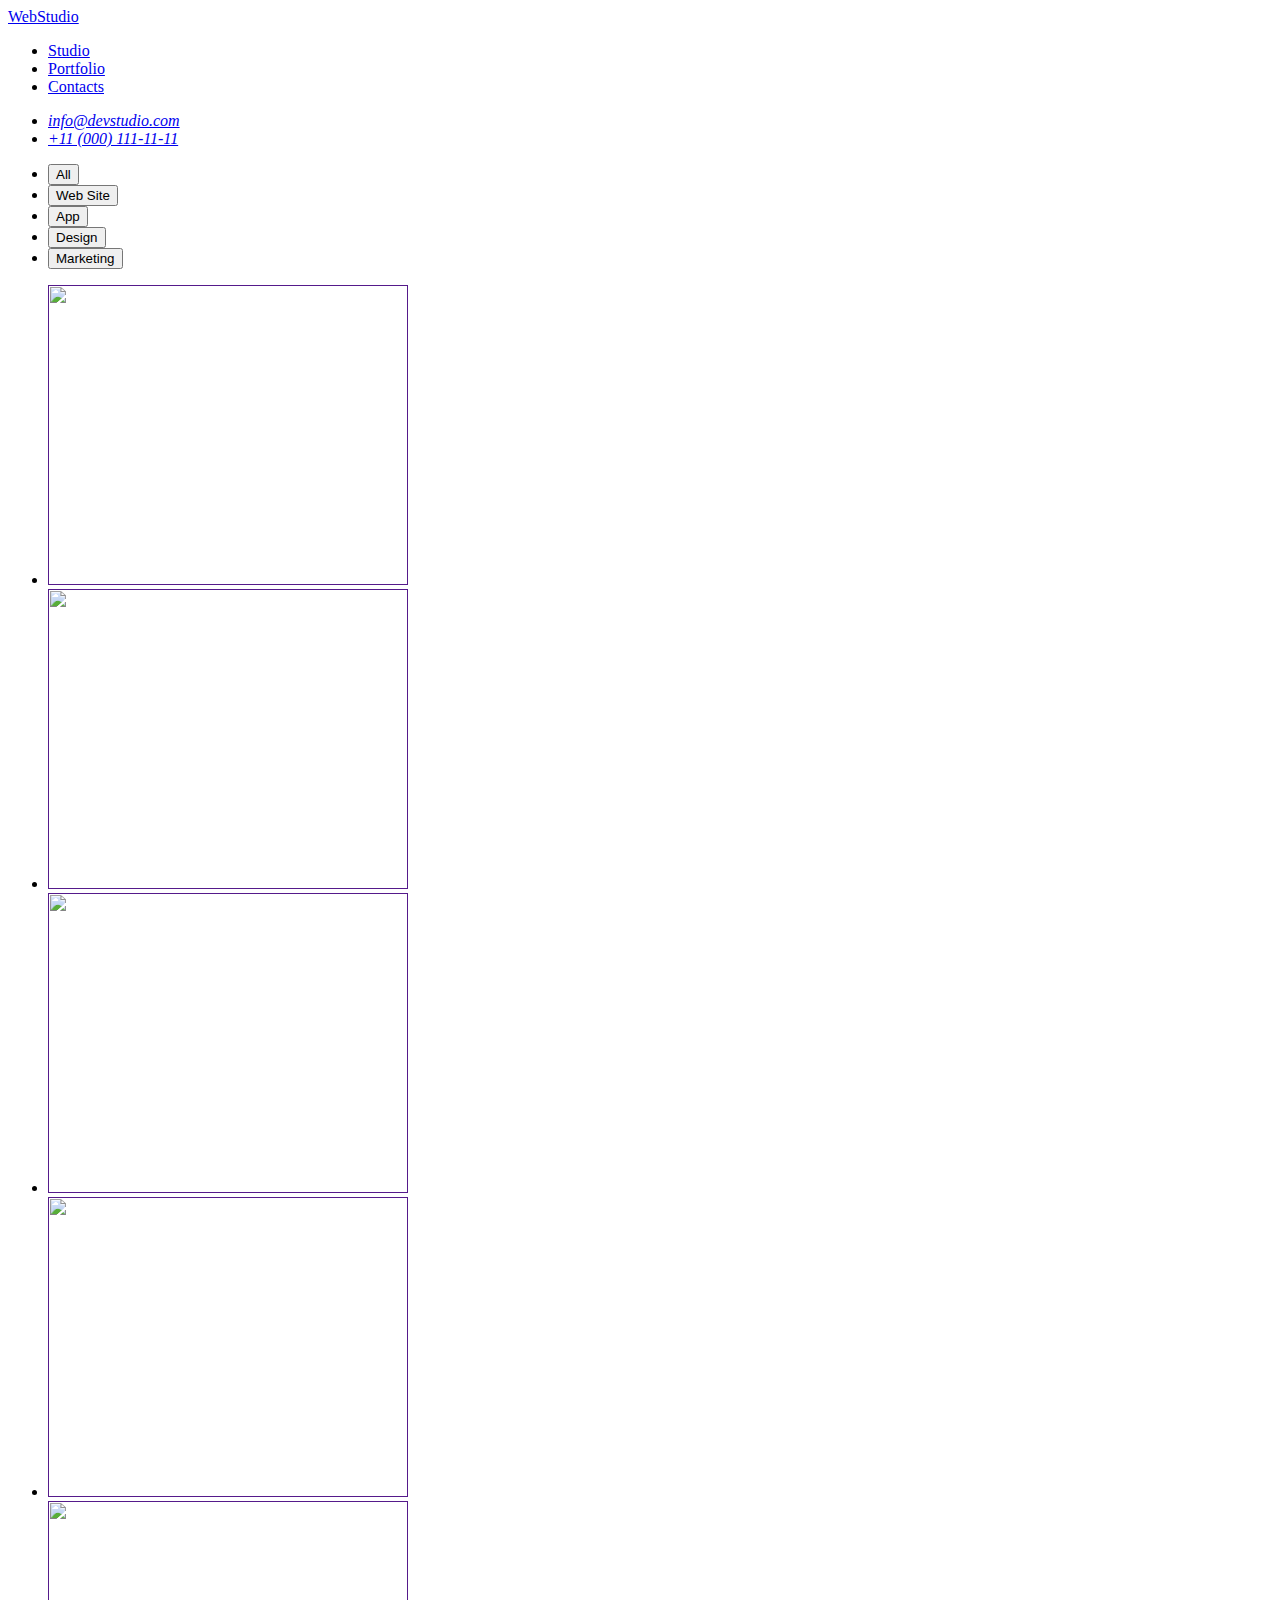
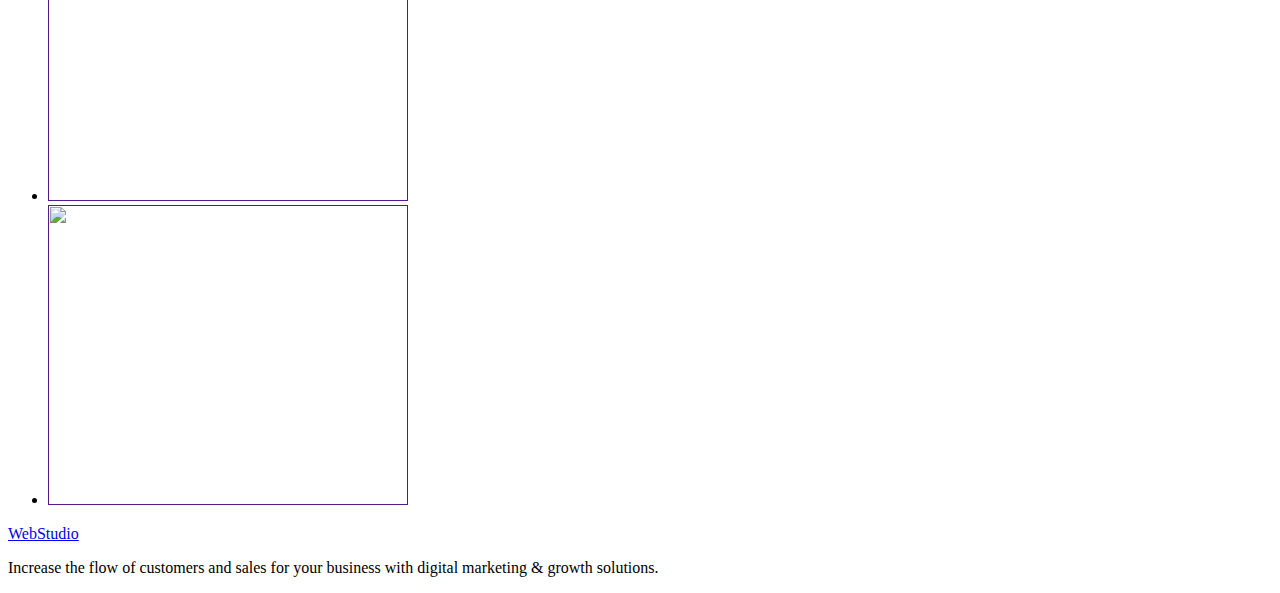
==== portfolio.html @ 42974b56 "portfolio-photo-html" ====
<!DOCTYPE html>
<html lang="en">
  <head>
    <meta charset="UTF-8" />
    <meta http-equiv="X-UA-Compatible" content="IE=edge" />
    <meta name="viewport" content="width=device-width, initial-scale=1.0" />
    <link rel="preconnect" href="https://fonts.googleapis.com" />
    <link rel="preconnect" href="https://fonts.gstatic.com" crossorigin />
    <link
      href="https://fonts.googleapis.com/css2?family=Raleway:wght@800&family=Roboto:wght@400;500;700;900&display=swap"
      rel="stylesheet"
    />
    <title>portfolio</title>
  </head>
  <body>
    <!--header-portfolio-->
    <header>
      <nav>
        <a href="./index.html">WebStudio</a>
        <ul>
          <li><a href="#Studio">Studio</a></li>
          <li><a href="#Portfolio">Portfolio</a></li>
          <li><a href="#Contacts">Contacts</a></li>
        </ul>
      </nav>
      <address>
        <ul>
          <li><a href="mailto:info@devstudio.com">info@devstudio.com</a></li>
          <li><a href="tel:+110001111111">+11 (000) 111-11-11</a></li>
        </ul>
      </address>
    </header>

    <main>
      <!--main-portfolio-->
      <section>
        <ul class="button-portfolio">
          <li><button type="button">All</button></li>
          <li><button type="button">Web Site</button></li>
          <li><button type="button">App</button></li>
          <li><button type="button">Design</button></li>
          <li><button type="button">Marketing</button></li>
        </ul>
        <h1 hidden>main portfolio</h1>
        <ul class="main-portfolio">
          <li>
            <a href=""><img src="" alt="" width="360px" height="300px" /></a>
          </li>
          <li>
            <a href=""><img src="" alt="" width="360px" height="300px" /></a>
          </li>
          <li>
            <a href=""><img src="" alt="" width="360px" height="300px" /></a>
          </li>
          <li>
            <a href=""><img src="" alt="" width="360px" height="300px" /></a>
          </li>
          <li>
            <a href=""><img src="" alt="" width="360px" height="300px" /></a>
          </li>
          <li>
            <a href=""><img src="" alt="" width="360px" height="300px" /></a>
          </li>
        </ul>
      </section>
    </main>

    <footer>
      <!--footer-portfolio-->
      <a href="./index.html">WebStudio</a>
      <p>
        Increase the flow of customers and sales for your business with digital
        marketing & growth solutions.
      </p>
    </footer>
  </body>
</html>
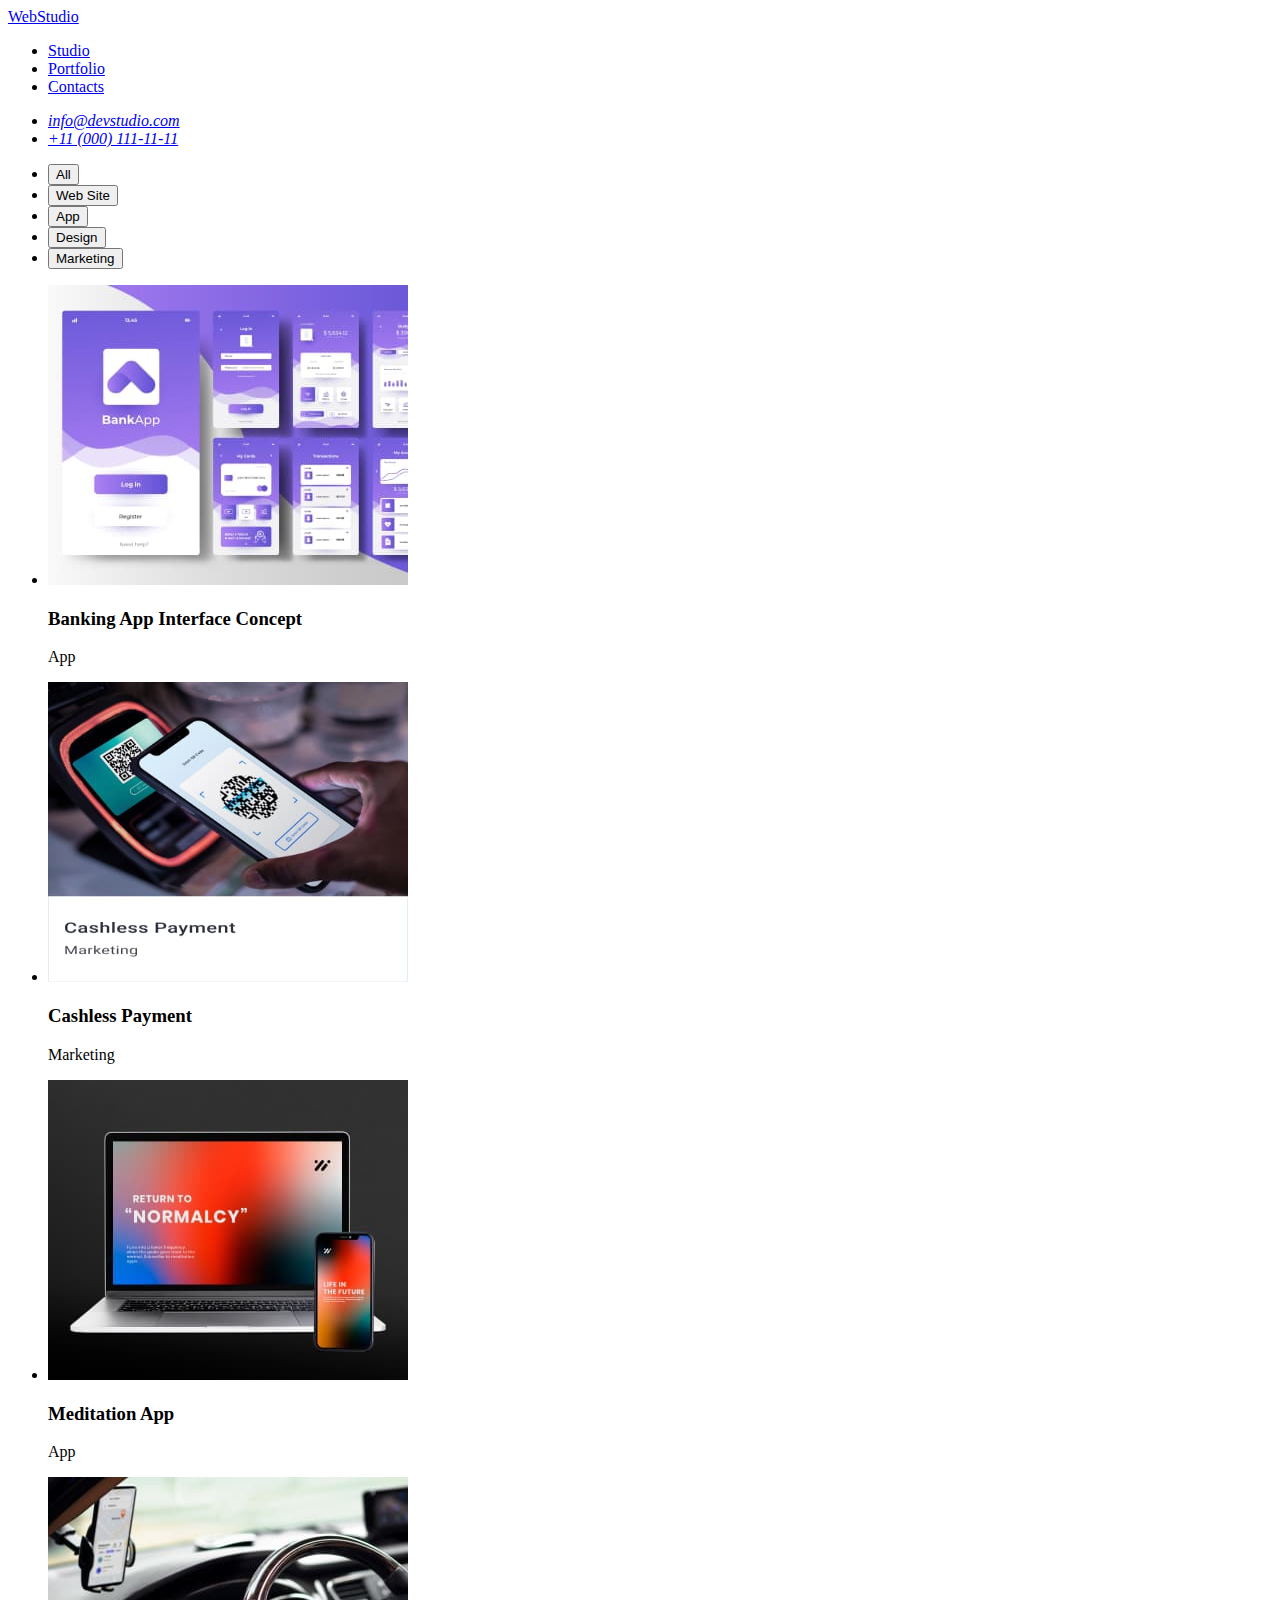
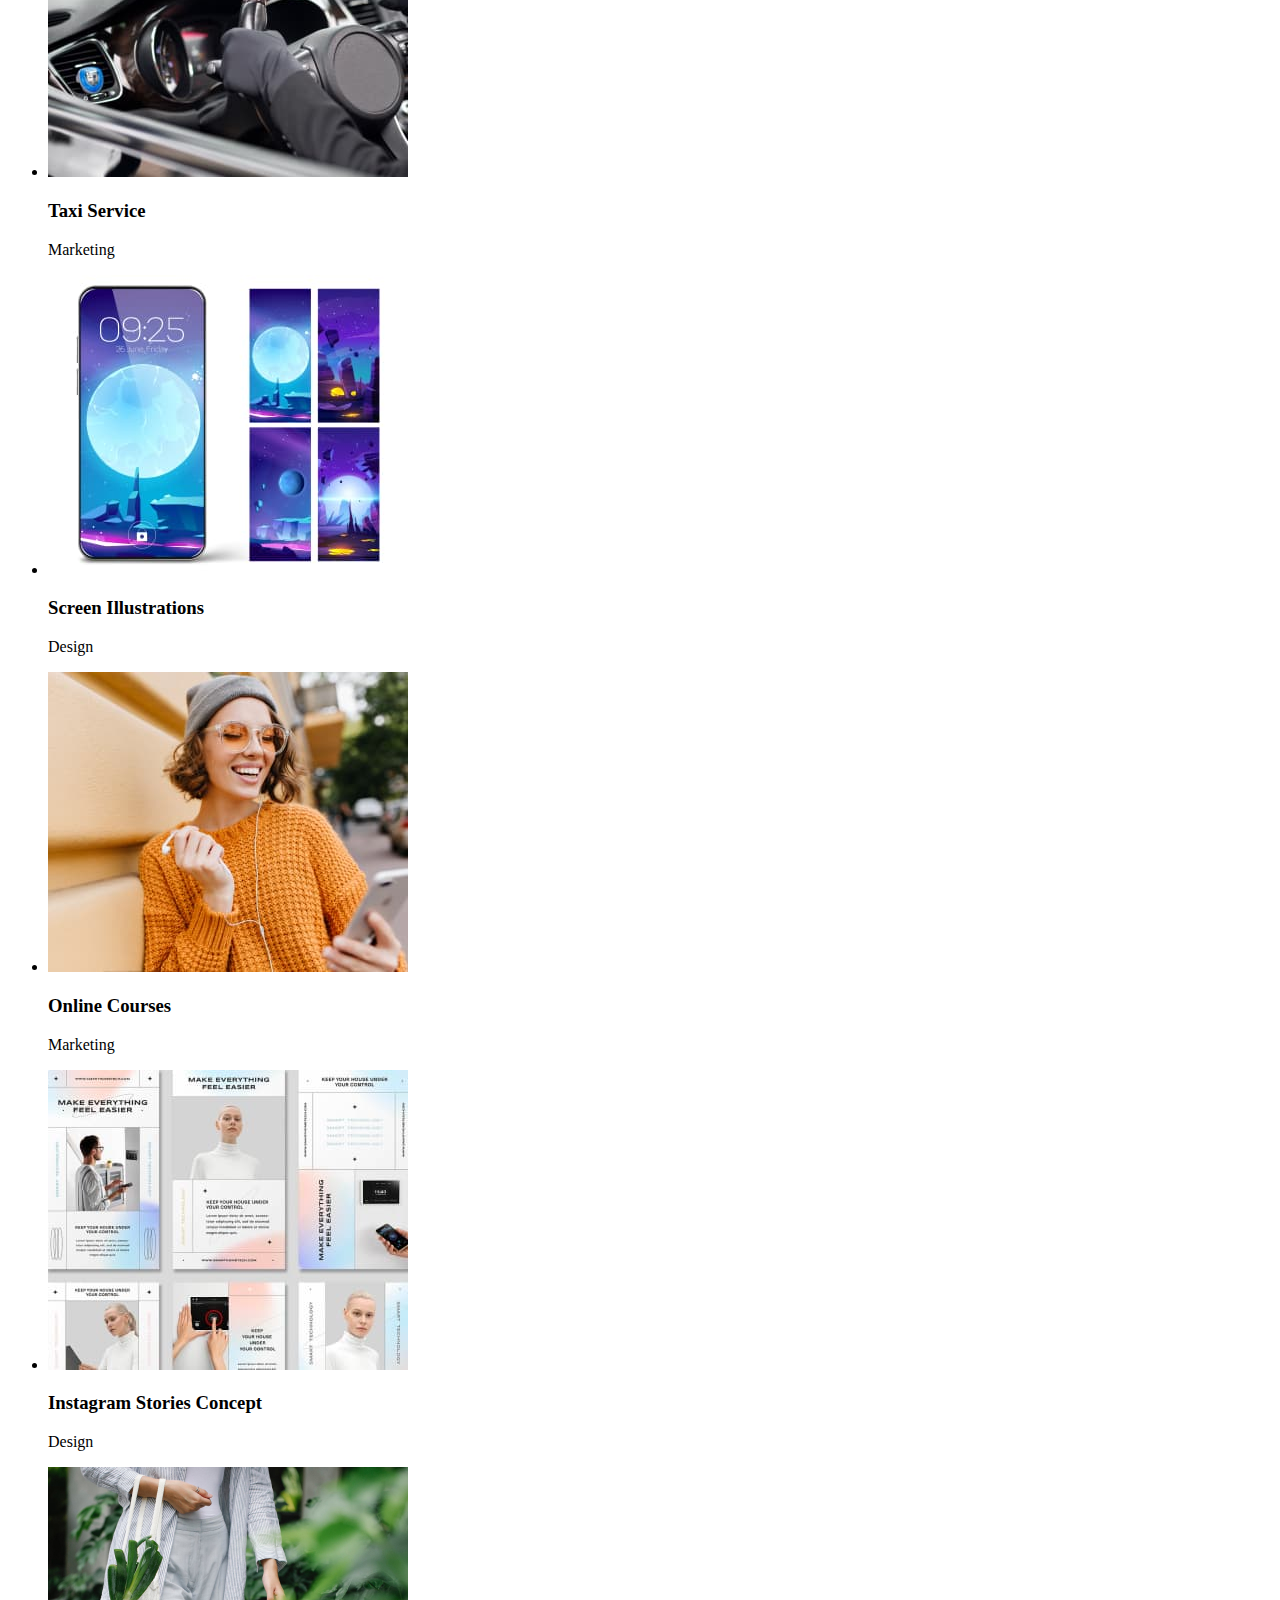
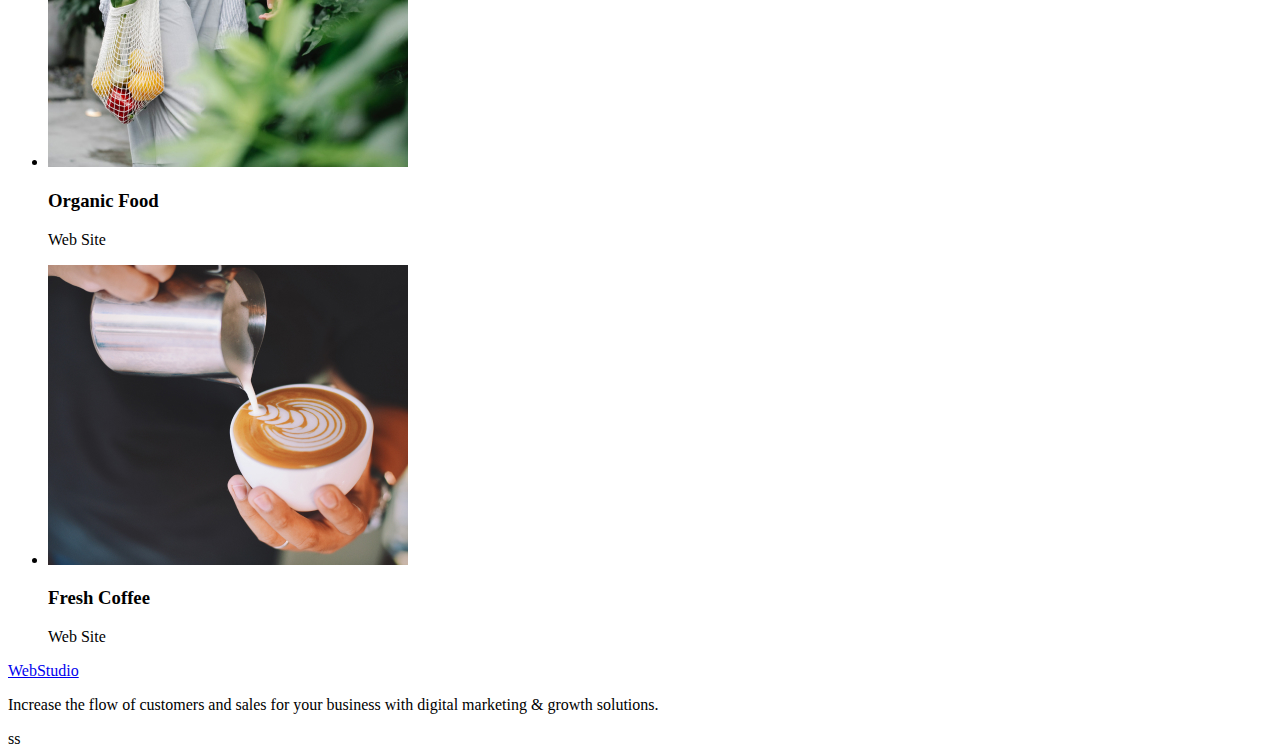
==== commit 9a535089: "portfolio-photo-d-html" ====
--- a/portfolio.html
+++ b/portfolio.html
@@ -34,6 +34,7 @@
     <main>
       <!--main-portfolio-->
       <section>
+        <!--filters-button-tortfolio-->
         <ul class="button-portfolio">
           <li><button type="button">All</button></li>
           <li><button type="button">Web Site</button></li>
@@ -44,22 +45,67 @@
         <h1 hidden>main portfolio</h1>
         <ul class="main-portfolio">
           <li>
-            <a href=""><img src="" alt="" width="360px" height="300px" /></a>
+            <a href=""
+              ><img src="./images/portfolio_img1.jpg" alt="Banking App Interface Concept" width="360px" height="300px"
+            /></a>
+            <h3>Banking App Interface Concept</h3>
+            <p>App</p>
           </li>
           <li>
-            <a href=""><img src="" alt="" width="360px" height="300px" /></a>
+            <a href="./images/"
+              ><img src="./images/portfolio_img2.jpg" alt="Cashless Payment" width="360px" height="300px"
+            /></a>
+            <h3>Cashless Payment</h3>
+            <p>Marketing</p>
           </li>
           <li>
-            <a href=""><img src="" alt="" width="360px" height="300px" /></a>
+            <a href=""
+              ><img src="/images/portfolio_img3.jpg" alt="Meditation App" width="360px" height="300px"
+            /></a>
+            <h3>Meditation App</h3>
+            <p>App</p>
           </li>
           <li>
-            <a href=""><img src="" alt="" width="360px" height="300px" /></a>
+            <a href=""
+              ><img src="/images/portfolio_img4.jpg" alt="Taxi Service" width="360px" height="300px"
+            /></a>
+            <h3>Taxi Service</h3>
+            <p>Marketing</p>
           </li>
           <li>
-            <a href=""><img src="" alt="" width="360px" height="300px" /></a>
+            <a href=""
+              ><img src="/images/portfolio_img5.jpg" alt="Screen Illustrations" width="360px" height="300px"
+            /></a>
+            <h3>Screen Illustrations</h3>
+            <p>Design</p>
           </li>
           <li>
-            <a href=""><img src="" alt="" width="360px" height="300px" /></a>
+            <a href=""
+              ><img src="/images/portfolio_img6.jpg" alt="Online Courses" width="360px" height="300px"
+            /></a>
+            <h3>Online Courses</h3>
+            <p>Marketing</p>
+          </li>
+          <li>
+            <a href=""
+              ><img src="/images/portfolio_img7.jpg" alt="Instagram Stories Concept" width="360px" height="300px"
+            /></a>
+            <h3>Instagram Stories Concept</h3>
+            <p>Design</p>
+          </li>
+          <li>
+            <a href=""
+              ><img src="/images/portfolio_img8.jpg" alt="Organic Food" width="360px" height="300px"
+            /></a>
+            <h3>Organic Food</h3>
+            <p>Web Site</p>
+          </li>
+          <li>
+            <a href=""
+              ><img src="/images/portfolio_img9.jpg" alt="Fresh Coffee" width="360px" height="300px"
+            /></a>
+            <h3>Fresh Coffee</h3>
+            <p>Web Site</p>
           </li>
         </ul>
       </section>
@@ -72,6 +118,5 @@
         Increase the flow of customers and sales for your business with digital
         marketing & growth solutions.
       </p>
-    </footer>
-  </body>
+    </footer>ss
 </html>
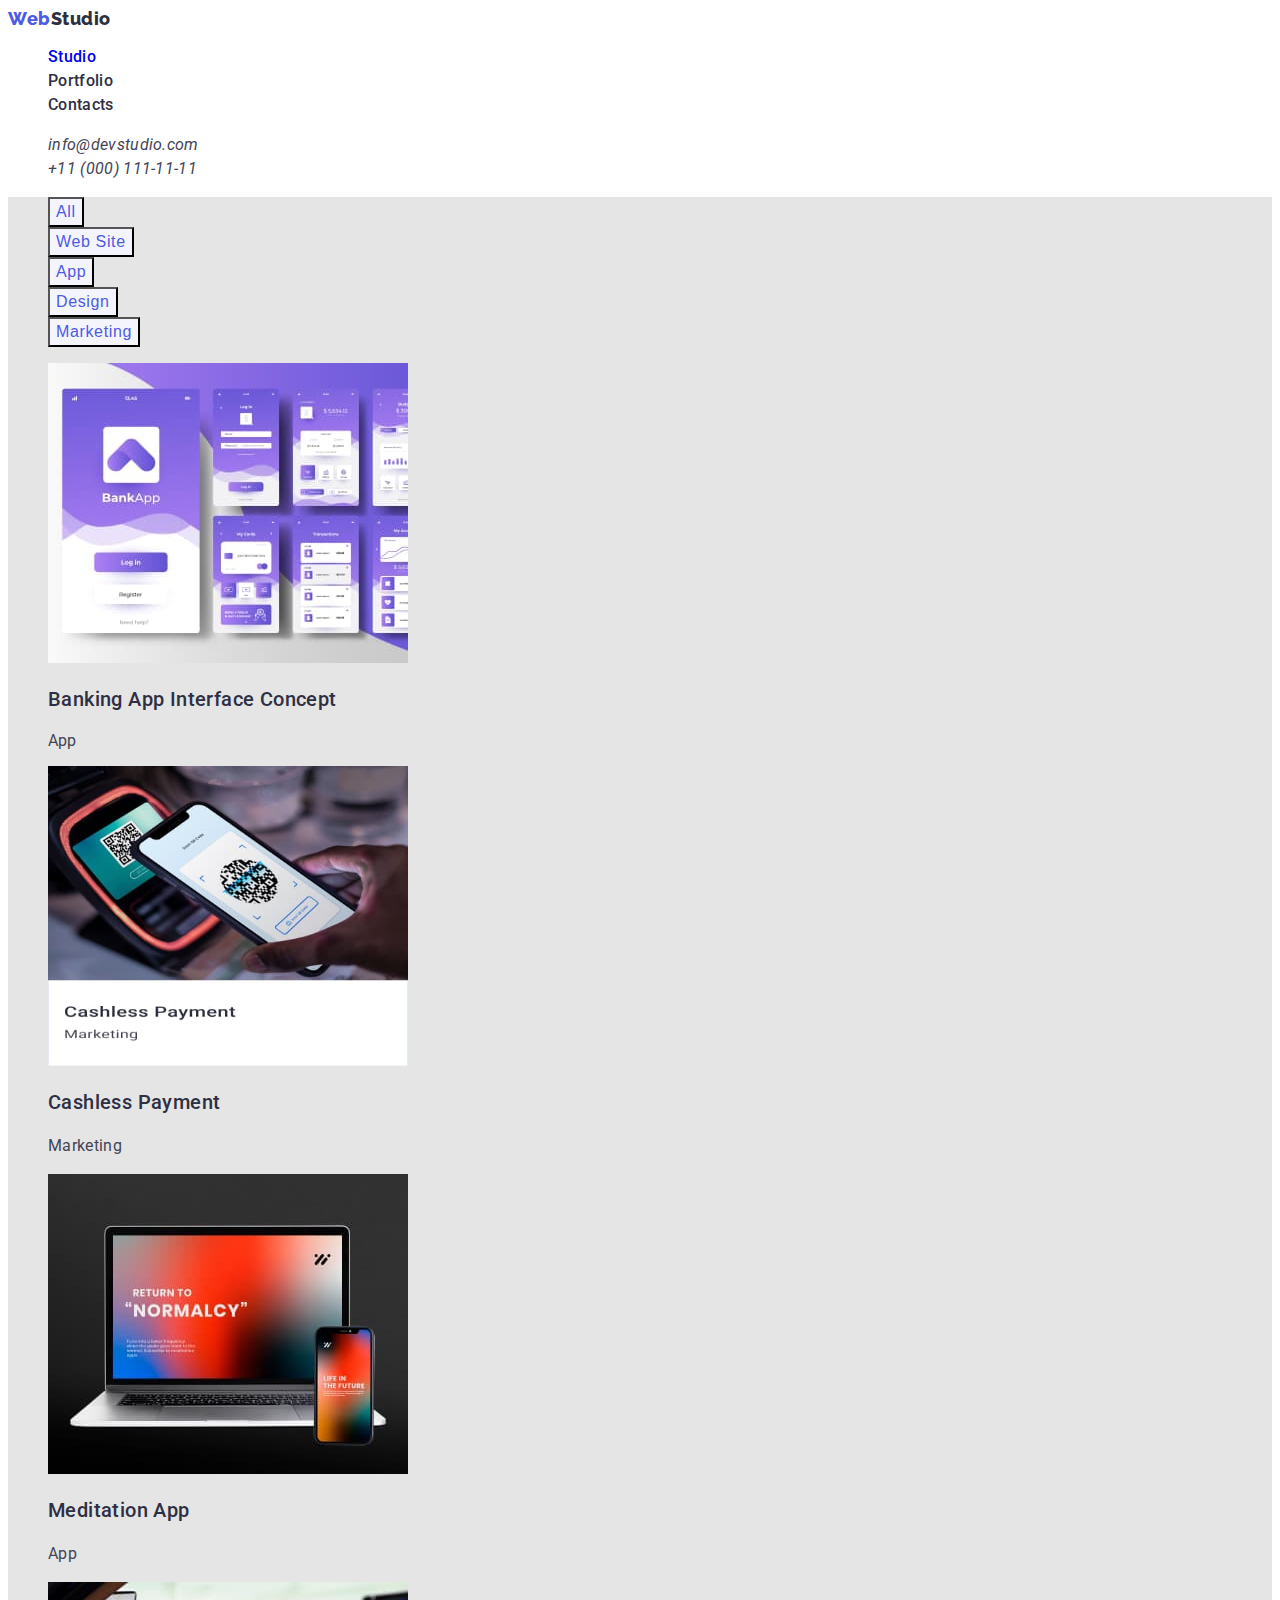
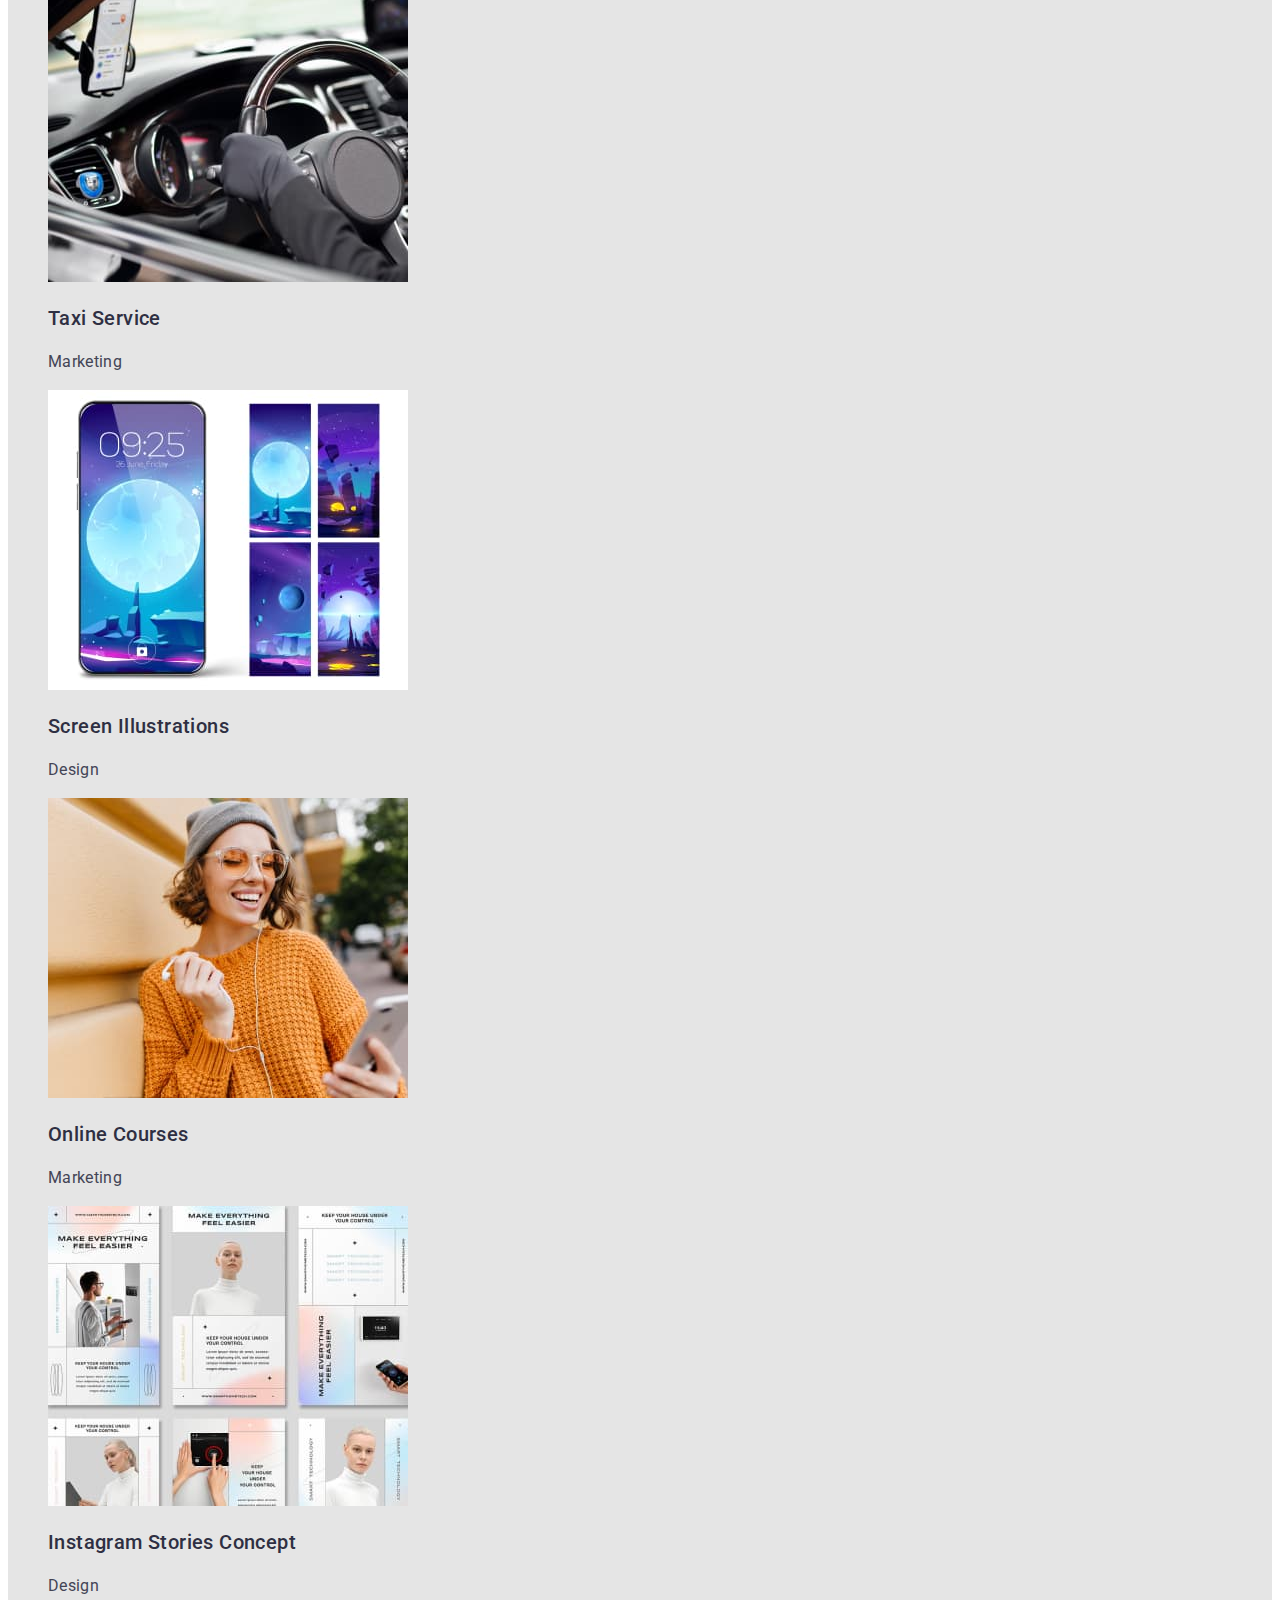
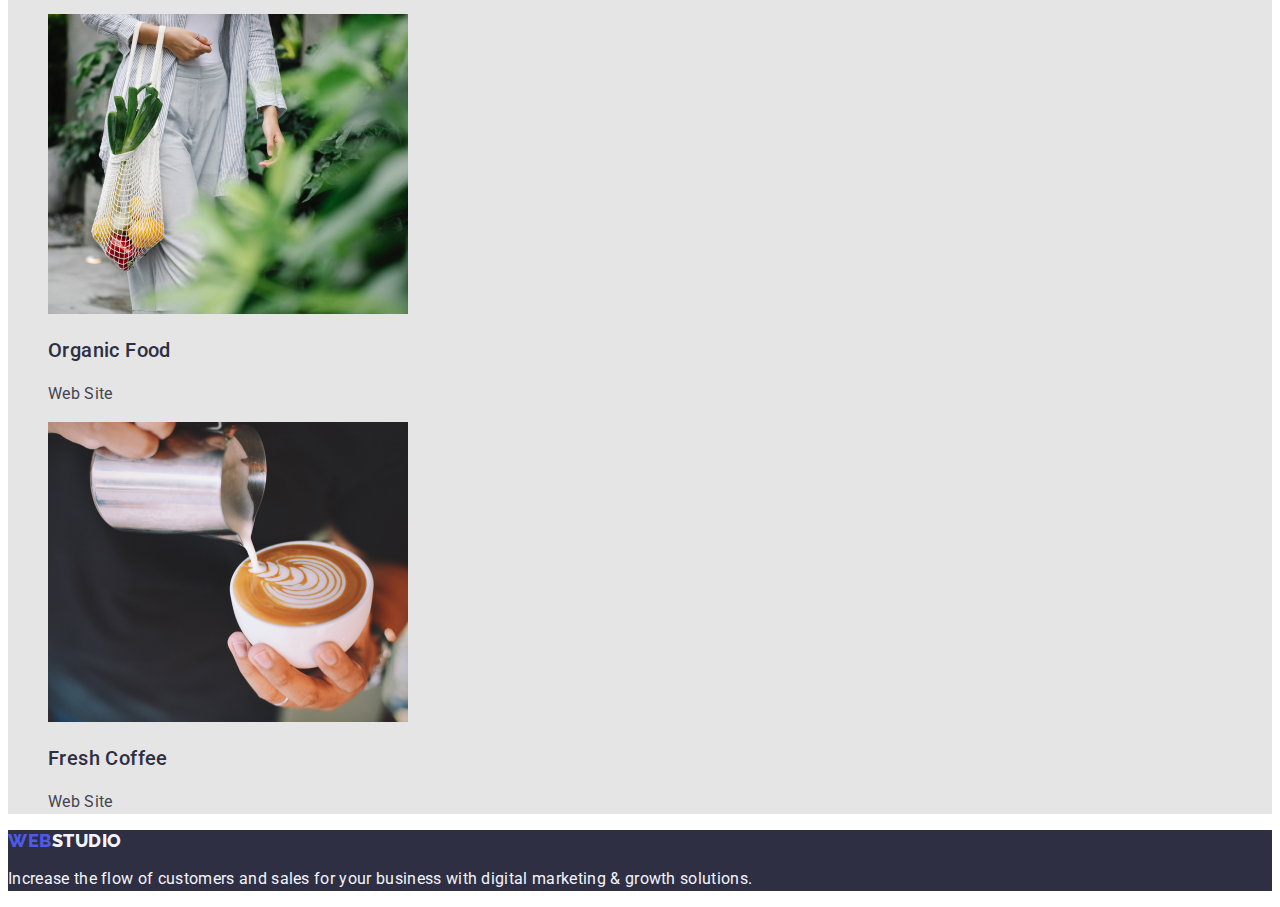
==== commit ddd03633: "final-2" ====
--- a/portfolio.html
+++ b/portfolio.html
@@ -4,119 +4,141 @@
     <meta charset="UTF-8" />
     <meta http-equiv="X-UA-Compatible" content="IE=edge" />
     <meta name="viewport" content="width=device-width, initial-scale=1.0" />
+    
     <link rel="preconnect" href="https://fonts.googleapis.com" />
     <link rel="preconnect" href="https://fonts.gstatic.com" crossorigin />
     <link
       href="https://fonts.googleapis.com/css2?family=Raleway:wght@800&family=Roboto:wght@400;500;700;900&display=swap"
       rel="stylesheet"
     />
-    <title>portfolio</title>
+        <title>Portfolio</title>
+        <link rel="stylesheet" href="./css/styles.css" />
   </head>
   <body>
     <!--header-portfolio-->
-    <header>
-      <nav>
-        <a href="./index.html">WebStudio</a>
-        <ul>
-          <li><a href="#Studio">Studio</a></li>
-          <li><a href="#Portfolio">Portfolio</a></li>
-          <li><a href="#Contacts">Contacts</a></li>
+    <header class="header">
+      <nav class="header-navigation">
+        <a href="./index.html" class="header-logo-webstudio link"
+          ><span class="header-logo-web">Web</span>Studio</a
+        >
+        <ul class="header-list list">
+          <li class="header-list-item">
+            <a href="./index.html" class="header-list-link link">Studio</a>
+          </li>
+          <li class="header-list-item">
+            <a href="./portfolio.html" class="header-list link">Portfolio</a>
+          </li>
+          <li class="header-list-item">
+            <a href="" class="header-list link">Contacts</a>
+          </li>
         </ul>
       </nav>
-      <address>
-        <ul>
-          <li><a href="mailto:info@devstudio.com">info@devstudio.com</a></li>
-          <li><a href="tel:+110001111111">+11 (000) 111-11-11</a></li>
+      <address class="address">
+        <ul class="address-list list">
+          <li class="address-mail">
+            <a class="address-mail link" href="mailto:info@devstudio.com"
+              >info@devstudio.com</a
+            >
+          </li>
+          <li class="address-tel">
+            <a class="address-tel link" href="tel:+110001111111"
+              >+11 (000) 111-11-11</a
+            >
+          </li>
         </ul>
       </address>
     </header>
-
-    <main>
-      <!--main-portfolio-->
-      <section>
-        <!--filters-button-tortfolio-->
-        <ul class="button-portfolio">
-          <li><button type="button">All</button></li>
-          <li><button type="button">Web Site</button></li>
-          <li><button type="button">App</button></li>
-          <li><button type="button">Design</button></li>
-          <li><button type="button">Marketing</button></li>
+         <!--main-portfolio-->
+    <main class="main-portfolio">
+     <!--filters-button-portfolio-->
+      <section class="portfolio">
+        <h1 hidden>Filters</h1>
+        <ul class="portfolio-button list">
+          <li class="portfolio-filter-item">
+            <button class="portfolio-filter-button" type="button">All</button></li>
+          <li class="portfolio-filter-item">
+            <button class="portfolio-filter-button" type="button">Web Site</button></li>
+          <li class="portfolio-filter-item">
+            <button class="portfolio-filter-button" type="button">App</button></li>
+          <li class="portfolio-filter-item">
+            <button class="portfolio-filter-button" type="button">Design</button></li>
+          <li class="portfolio-filter-item">
+            <button class="portfolio-filter-button" type="button">Marketing</button></li>
         </ul>
-        <h1 hidden>main portfolio</h1>
-        <ul class="main-portfolio">
-          <li>
-            <a href=""
-              ><img src="./images/portfolio_img1.jpg" alt="Banking App Interface Concept" width="360px" height="300px"
+              <ul class="portfolio-list list">
+          <li class="portfolio-item">
+            <a class="portfolio-item link" href="/"
+              ><img src="./images/portfolio_img1.jpg" alt="Banking App Interface Concept" width="360" height="300"
             /></a>
-            <h3>Banking App Interface Concept</h3>
+            <h3 class="portfolio-subheader">Banking App Interface Concept</h3>
             <p>App</p>
           </li>
-          <li>
-            <a href="./images/"
-              ><img src="./images/portfolio_img2.jpg" alt="Cashless Payment" width="360px" height="300px"
+          <li class="portfolio-item">
+            <a href="/"
+              ><img src="./images/portfolio_img2.jpg" alt="Cashless Payment" width="360" height="300"
             /></a>
-            <h3>Cashless Payment</h3>
-            <p>Marketing</p>
+            <h3 class="portfolio-subheader">Cashless Payment</h3>
+            <p class="portfolio-text">Marketing</p>
           </li>
-          <li>
-            <a href=""
-              ><img src="/images/portfolio_img3.jpg" alt="Meditation App" width="360px" height="300px"
+          <li class="portfolio-item">
+            <a href="/"
+              ><img src="./images/portfolio_img3.jpg" alt="Meditation App" width="360" height="300"
             /></a>
-            <h3>Meditation App</h3>
-            <p>App</p>
+            <h3 class="portfolio-subheader">Meditation App</h3>
+            <p class="portfolio-text">App</p>
           </li>
-          <li>
-            <a href=""
-              ><img src="/images/portfolio_img4.jpg" alt="Taxi Service" width="360px" height="300px"
+          <li class="portfolio-item">
+            <a href="/"
+              ><img src="./images/portfolio_img4.jpg" alt="Taxi Service" width="360" height="300"
             /></a>
-            <h3>Taxi Service</h3>
-            <p>Marketing</p>
+            <h3 class="portfolio-subheader">Taxi Service</h3>
+            <p class="portfolio-text">Marketing</p>
           </li>
-          <li>
-            <a href=""
-              ><img src="/images/portfolio_img5.jpg" alt="Screen Illustrations" width="360px" height="300px"
+          <li class="portfolio-item">
+            <a href="/"
+              ><img src="./images/portfolio_img5.jpg" alt="Screen Illustrations" width="360" height="300"
             /></a>
-            <h3>Screen Illustrations</h3>
-            <p>Design</p>
+            <h3 class="portfolio-subheader">Screen Illustrations</h3>
+            <p class="portfolio-text">Design</p>
           </li>
-          <li>
-            <a href=""
-              ><img src="/images/portfolio_img6.jpg" alt="Online Courses" width="360px" height="300px"
+          <li class="portfolio-item">
+            <a href="/"
+              ><img src="./images/portfolio_img6.jpg" alt="Online Courses" width="360" height="300"
             /></a>
-            <h3>Online Courses</h3>
-            <p>Marketing</p>
+            <h3 class="portfolio-subheader">Online Courses</h3>
+            <p class="portfolio-text">Marketing</p>
           </li>
-          <li>
-            <a href=""
-              ><img src="/images/portfolio_img7.jpg" alt="Instagram Stories Concept" width="360px" height="300px"
+          <li class="portfolio-item">
+            <a href="/"
+              ><img src="./images/portfolio_img7.jpg" alt="Instagram Stories Concept" width="360" height="300"
             /></a>
-            <h3>Instagram Stories Concept</h3>
-            <p>Design</p>
+            <h3 class="portfolio-subheader">Instagram Stories Concept</h3>
+            <p class="portfolio-text">Design</p>
           </li>
-          <li>
-            <a href=""
-              ><img src="/images/portfolio_img8.jpg" alt="Organic Food" width="360px" height="300px"
+          <li class="portfolio-item">
+            <a href="/"
+              ><img src="./images/portfolio_img8.jpg" alt="Organic Food" width="360" height="300"
             /></a>
-            <h3>Organic Food</h3>
-            <p>Web Site</p>
+            <h3 class="portfolio-subheader">Organic Food</h3>
+            <p class="portfolio-text">Web Site</p>
           </li>
-          <li>
-            <a href=""
-              ><img src="/images/portfolio_img9.jpg" alt="Fresh Coffee" width="360px" height="300px"
+          <li class="portfolio-item">
+            <a href="/"
+              ><img src="./images/portfolio_img9.jpg" alt="Fresh Coffee" width="360" height="300"
             /></a>
-            <h3>Fresh Coffee</h3>
-            <p>Web Site</p>
+            <h3 class="portfolio-subheader">Fresh Coffee</h3>
+            <p class="portfolio-text">Web Site</p>
           </li>
         </ul>
       </section>
     </main>
-
-    <footer>
-      <!--footer-portfolio-->
-      <a href="./index.html">WebStudio</a>
-      <p>
+         <!--footer-portfolio-->
+    <footer class="footer">
+      <a href="./index.html" class="footer-logo-webstudio link"
+        ><span class="footer-logo-web">Web</span>Studio</a>
+      <p class="footer-text">
         Increase the flow of customers and sales for your business with digital
         marketing & growth solutions.
       </p>
-    </footer>ss
+    </footer>
 </html>
--- a/css/styles.css
+++ b/css/styles.css
@@ -0,0 +1,201 @@
+body {
+font-family: 'Roboto', 'sans-serif';
+font-size: 16px;
+color: #434455;
+background: #FFFFFF;
+}
+.link {
+text-decoration: none;
+}
+.list {
+list-style-type: none;
+}
+.header-logo-webstudio {
+font-family: 'Raleway';
+font-weight: 800;
+font-size: 18px;
+line-height: 1.17;
+letter-spacing: 0.03em;
+color: #2E2F42;
+}
+.header-logo-web {
+font-family: 'Raleway';
+font-weight: 800;
+font-size: 18px;
+line-height: 1.17;
+letter-spacing: 0.03em;
+color: #4D5AE5;
+}
+.footer-logo-webstudio {
+font-family: 'Raleway';
+font-weight: 800;
+font-size: 18px;
+line-height: 1.17;
+letter-spacing: 0.03em;
+color: #2E2F42;
+}
+.footer-logo-web {
+font-family: 'Raleway';
+font-weight: 800;
+font-size: 18px;
+line-height: 1.17;
+letter-spacing: 0.03em;
+color: #4D5AE5;
+}
+.header-list {
+font-weight: 500;
+font-size: 16px;
+line-height: 1.5;
+letter-spacing: 0.02em;
+color: #2E2F42;
+}
+.header-list:hover,
+.header-list:focus {
+color: #404BBF;
+}
+.address-mail {
+font-size: 16px;
+line-height: 1.5;
+letter-spacing: 0.02em;
+color: #434455;
+}
+.address-mail:hover,
+.address-mail:focus {
+color: #404BBF;
+}
+.address-tel {
+font-size: 16px;
+line-height: 1.5;
+letter-spacing: 0.02em;
+color: #434455;
+}
+.address-tel:hover,
+.address-tel:focus {
+color: #404BBF;
+}
+.hero {
+background: #2E2F42;
+}
+.hero-header {
+font-weight: 700;
+font-size: 56px;
+line-height: 1.07;
+letter-spacing: 0.02em;
+color: #FFFFFF;
+}
+.hero-button {
+background: #4D5AE5;
+font-weight: 500;
+font-size: 16px;
+line-height: 1.5;
+letter-spacing: 0.04em;
+color: #FFFFFF;
+cursor: pointer;
+}
+.hero-button:hover,
+.hero-button:focus {
+color: #404BBF;
+}
+.privilages {
+background: #E5E5E5;
+}
+.privilages-subheader {
+font-weight: 500;
+font-size: 20px;
+line-height: 1.2;
+letter-spacing: 0.02em;
+color: #2E2F42;
+}
+.privilages-text {
+font-size: 16px;
+line-height: 1.5;
+letter-spacing: 0.02em;
+color: #434455;
+}
+.main-header {
+font-weight: 700;
+font-size: 36px;
+line-height: 1.11;
+letter-spacing: 0.02em;
+color: #2E2F42;
+}
+.activities {
+background: #E5E5E5;
+}
+.team {
+background: #F4F4FD;
+}
+.team-item {
+background: #FFFFFF;
+}
+.team-subheader {
+background: #FFFFFF;
+font-weight: 500;
+font-size: 20px;
+line-height: 1.2;
+letter-spacing: 0.02em;
+color: #2E2F42;
+}
+.team-text {
+font-size: 16px;
+line-height: 1.5;
+letter-spacing: 0.02em;
+color: #434455;
+}
+.footer {
+background: #2E2F42;
+}
+.footer-logo-webstudio {
+font-family: 'Raleway';
+font-weight: 800;
+font-size: 18px;
+line-height: 1.17;
+letter-spacing: 0.03em;
+text-transform: uppercase;
+color: #F4F4FD;
+}
+.footer-logo-web {
+font-family: 'Raleway';
+font-weight: 800;
+font-size: 18px;
+line-height: 1.17;
+letter-spacing: 0.03em;
+color: #4D5AE5;
+}
+.footer-text {
+font-size: 16px;
+line-height: 1.5;
+letter-spacing: 0.02em;
+color: #F4F4FD;
+}
+.main-portfolio {
+background: #E5E5E5;
+}
+.portfolio-filter-button {
+font-weight: 500;
+font-size: 16px;
+line-height: 1.5;
+letter-spacing: 0.04em; 
+color: #4D5AE5;
+background: #F4F4FD;
+cursor: pointer;
+}
+ 
+.portfolio-filter-button:hover,
+.portfolio-filter-button:focus {
+color: white;
+background: #404BBF;
+}
+.portfolio-subheader {
+font-weight: 500;
+font-size: 20px;
+line-height: 1.2;
+letter-spacing: 0.02em;
+color: #2E2F42;
+}
+.portfolio-text {
+font-size: 16px;
+line-height: 1.5;
+letter-spacing: 0.02em;
+color: #434455;
+}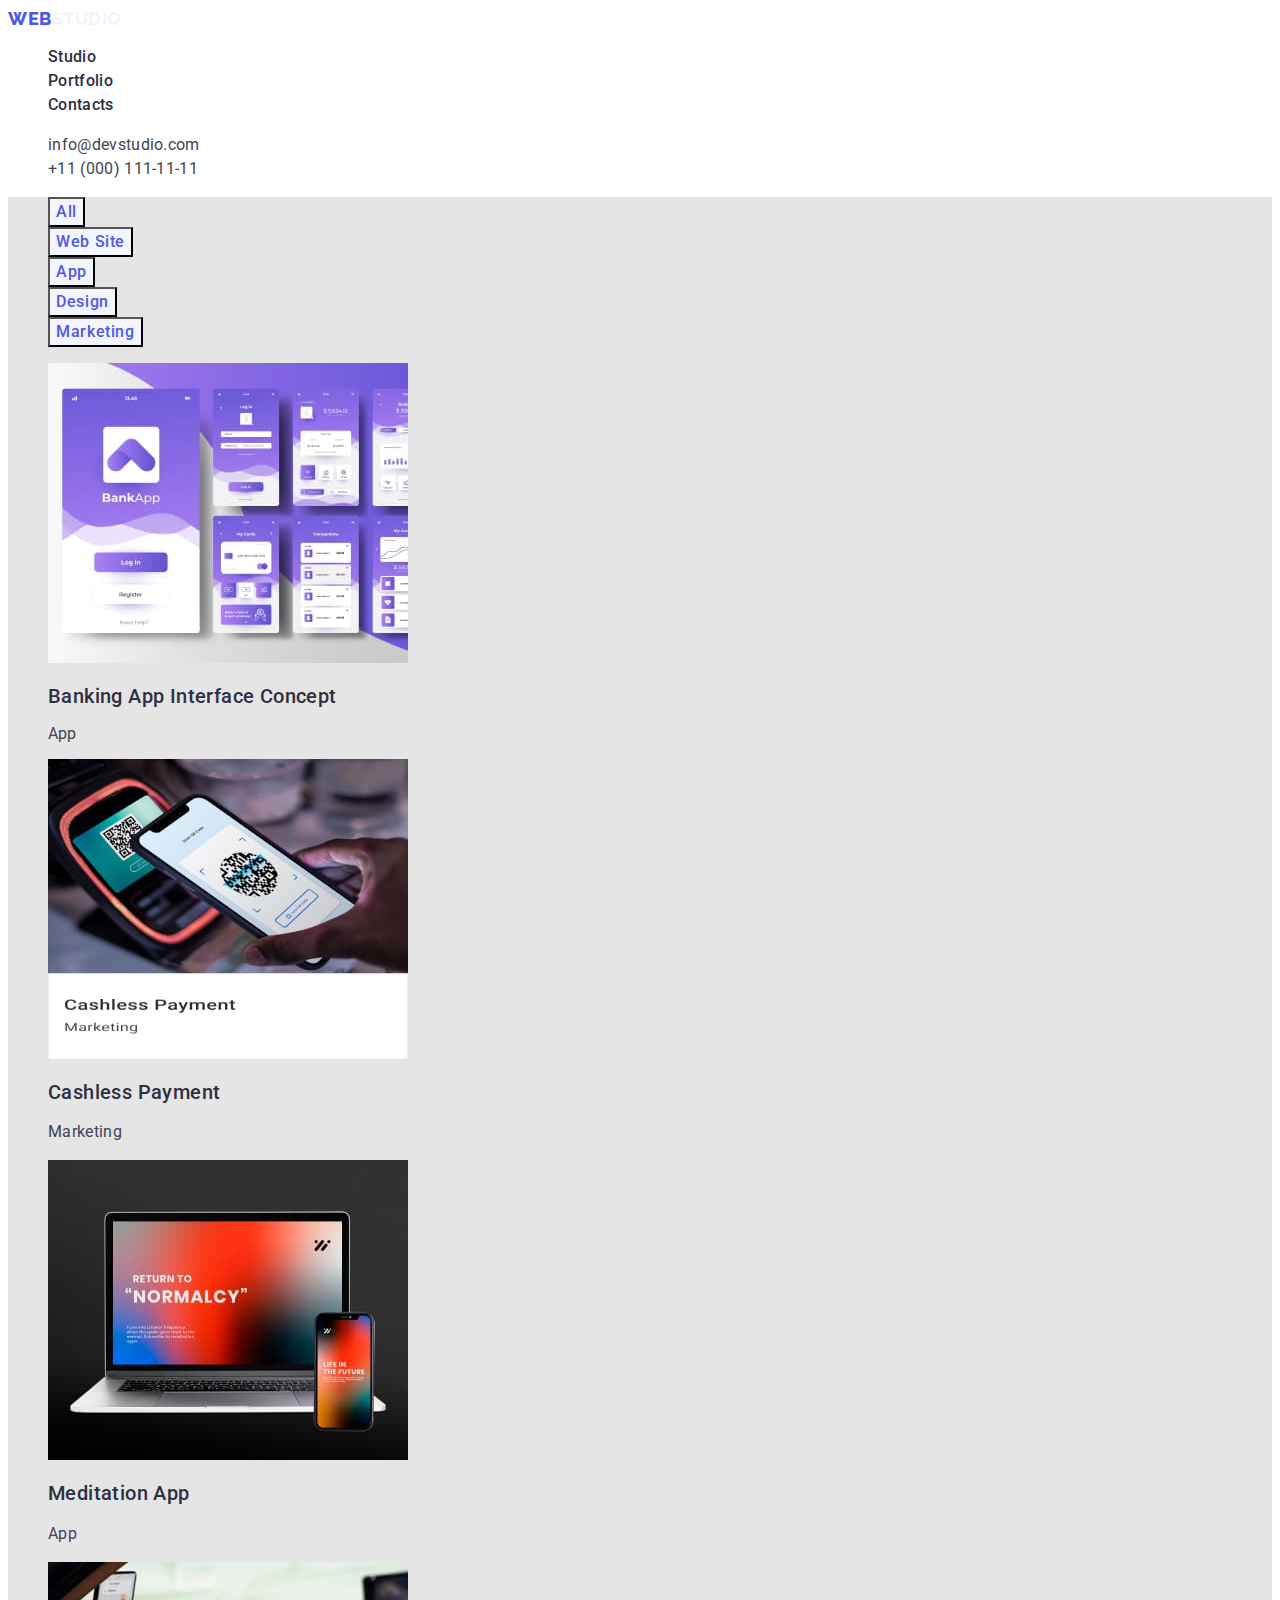
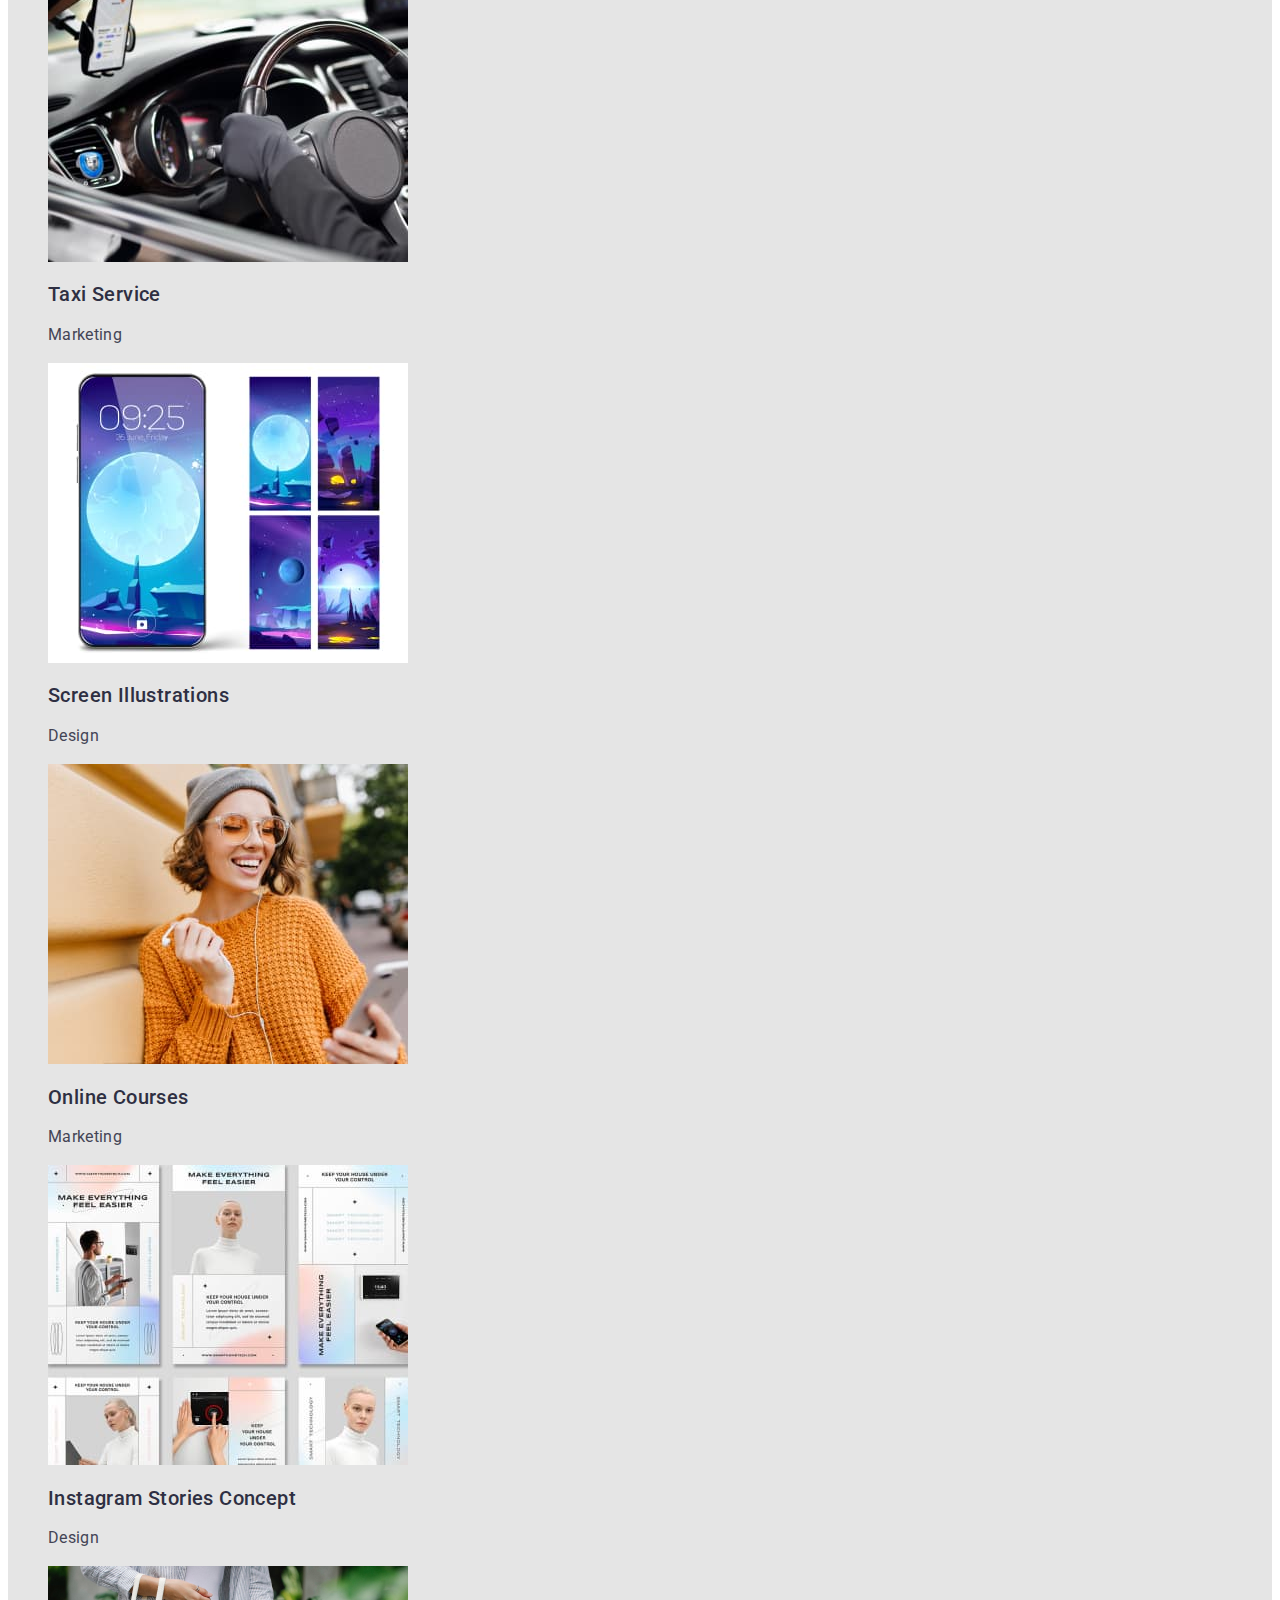
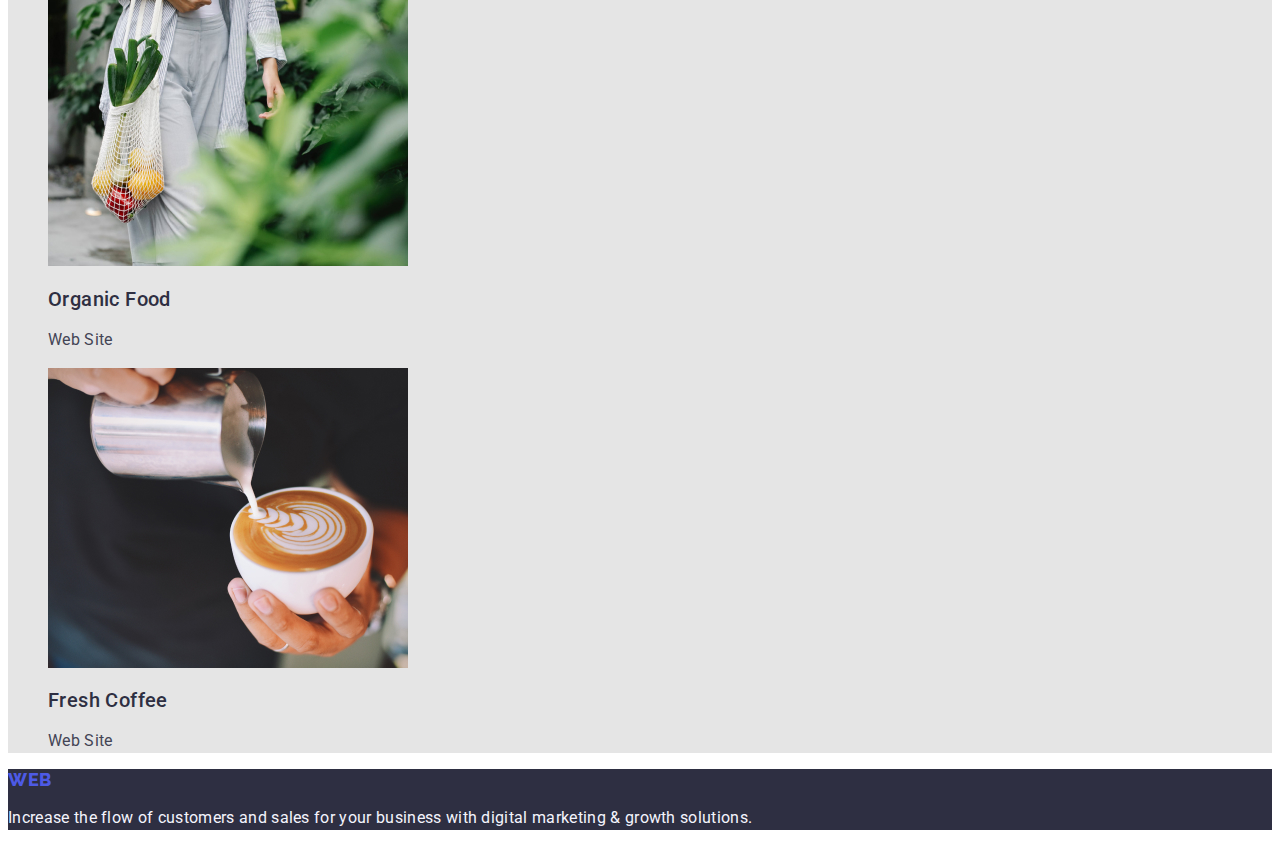
==== commit dbe3fd9e: "for re-examination-2" ====
--- a/portfolio.html
+++ b/portfolio.html
@@ -19,11 +19,10 @@
     <header class="header">
       <nav class="header-navigation">
         <a href="./index.html" class="header-logo-webstudio link"
-          ><span class="header-logo-web">Web</span>Studio</a
-        >
+          >Web<span class="header-logo-studio">Studio</span></a>
         <ul class="header-list list">
           <li class="header-list-item">
-            <a href="./index.html" class="header-list-link link">Studio</a>
+            <a href="./index.html" class="header-list link">Studio</a>
           </li>
           <li class="header-list-item">
             <a href="./portfolio.html" class="header-list link">Portfolio</a>
@@ -35,13 +34,13 @@
       </nav>
       <address class="address">
         <ul class="address-list list">
-          <li class="address-mail">
-            <a class="address-mail link" href="mailto:info@devstudio.com"
+          <li class="address-link">
+            <a class="address-link link" href="mailto:info@devstudio.com"
               >info@devstudio.com</a
             >
           </li>
-          <li class="address-tel">
-            <a class="address-tel link" href="tel:+110001111111"
+          <li class="address-link">
+            <a class="address-link link" href="tel:+110001111111"
               >+11 (000) 111-11-11</a
             >
           </li>
@@ -53,92 +52,72 @@
      <!--filters-button-portfolio-->
       <section class="portfolio">
         <h1 hidden>Filters</h1>
-        <ul class="portfolio-button list">
-          <li class="portfolio-filter-item">
+         <ul class="portfolio-button list">
+           <li class="portfolio-filter-item">
             <button class="portfolio-filter-button" type="button">All</button></li>
-          <li class="portfolio-filter-item">
+           <li class="portfolio-filter-item">
             <button class="portfolio-filter-button" type="button">Web Site</button></li>
-          <li class="portfolio-filter-item">
+           <li class="portfolio-filter-item">
             <button class="portfolio-filter-button" type="button">App</button></li>
-          <li class="portfolio-filter-item">
+           <li class="portfolio-filter-item">
             <button class="portfolio-filter-button" type="button">Design</button></li>
-          <li class="portfolio-filter-item">
+           <li class="portfolio-filter-item">
             <button class="portfolio-filter-button" type="button">Marketing</button></li>
         </ul>
-              <ul class="portfolio-list list">
+        <ul class="portfolio-list list">
           <li class="portfolio-item">
-            <a class="portfolio-item link" href="/"
-              ><img src="./images/portfolio_img1.jpg" alt="Banking App Interface Concept" width="360" height="300"
-            /></a>
-            <h3 class="portfolio-subheader">Banking App Interface Concept</h3>
+            <a class="portfolio-item link" href="/"><img src="./images/portfolio_img1.jpg" alt="Banking App Interface Concept" width="360" height="300"/></a>
+            <h2 class="portfolio-subheader">Banking App Interface Concept</h2>
             <p>App</p>
           </li>
           <li class="portfolio-item">
-            <a href="/"
-              ><img src="./images/portfolio_img2.jpg" alt="Cashless Payment" width="360" height="300"
-            /></a>
-            <h3 class="portfolio-subheader">Cashless Payment</h3>
+            <a href="/"><img src="./images/portfolio_img2.jpg" alt="Cashless Payment" width="360" height="300"/></a>
+            <h2 class="portfolio-subheader">Cashless Payment</h2>
             <p class="portfolio-text">Marketing</p>
           </li>
           <li class="portfolio-item">
-            <a href="/"
-              ><img src="./images/portfolio_img3.jpg" alt="Meditation App" width="360" height="300"
-            /></a>
-            <h3 class="portfolio-subheader">Meditation App</h3>
+            <a href="/"><img src="./images/portfolio_img3.jpg" alt="Meditation App" width="360" height="300"/></a>
+            <h2 class="portfolio-subheader">Meditation App</h2>
             <p class="portfolio-text">App</p>
           </li>
-          <li class="portfolio-item">
-            <a href="/"
-              ><img src="./images/portfolio_img4.jpg" alt="Taxi Service" width="360" height="300"
-            /></a>
-            <h3 class="portfolio-subheader">Taxi Service</h3>
+           <li class="portfolio-item">
+            <a href="/"><img src="./images/portfolio_img4.jpg" alt="Taxi Service" width="360" height="300"/></a>
+            <h2 class="portfolio-subheader">Taxi Service</h2>
             <p class="portfolio-text">Marketing</p>
-          </li>
-          <li class="portfolio-item">
-            <a href="/"
-              ><img src="./images/portfolio_img5.jpg" alt="Screen Illustrations" width="360" height="300"
-            /></a>
-            <h3 class="portfolio-subheader">Screen Illustrations</h3>
+           </li>
+           <li class="portfolio-item">
+            <a href="/"><img src="./images/portfolio_img5.jpg" alt="Screen Illustrations" width="360" height="300"/></a>
+            <h2 class="portfolio-subheader">Screen Illustrations</h2>
             <p class="portfolio-text">Design</p>
-          </li>
-          <li class="portfolio-item">
-            <a href="/"
-              ><img src="./images/portfolio_img6.jpg" alt="Online Courses" width="360" height="300"
-            /></a>
-            <h3 class="portfolio-subheader">Online Courses</h3>
+           </li>
+           <li class="portfolio-item">
+            <a href="/"><img src="./images/portfolio_img6.jpg" alt="Online Courses" width="360" height="300"/></a>
+            <h2 class="portfolio-subheader">Online Courses</h2>
             <p class="portfolio-text">Marketing</p>
-          </li>
-          <li class="portfolio-item">
-            <a href="/"
-              ><img src="./images/portfolio_img7.jpg" alt="Instagram Stories Concept" width="360" height="300"
-            /></a>
-            <h3 class="portfolio-subheader">Instagram Stories Concept</h3>
+           </li>
+           <li class="portfolio-item">
+            <a href="/"><img src="./images/portfolio_img7.jpg" alt="Instagram Stories Concept" width="360" height="300"/></a>
+            <h2 class="portfolio-subheader">Instagram Stories Concept</h2>
             <p class="portfolio-text">Design</p>
-          </li>
-          <li class="portfolio-item">
-            <a href="/"
-              ><img src="./images/portfolio_img8.jpg" alt="Organic Food" width="360" height="300"
-            /></a>
-            <h3 class="portfolio-subheader">Organic Food</h3>
+           </li>
+           <li class="portfolio-item">
+            <a href="/"><img src="./images/portfolio_img8.jpg" alt="Organic Food" width="360" height="300"/></a>
+            <h2 class="portfolio-subheader">Organic Food</h2>
             <p class="portfolio-text">Web Site</p>
-          </li>
-          <li class="portfolio-item">
-            <a href="/"
-              ><img src="./images/portfolio_img9.jpg" alt="Fresh Coffee" width="360" height="300"
-            /></a>
-            <h3 class="portfolio-subheader">Fresh Coffee</h3>
+           </li>
+           <li class="portfolio-item">
+            <a href="/"><img src="./images/portfolio_img9.jpg" alt="Fresh Coffee" width="360" height="300"/></a>
+            <h2 class="portfolio-subheader">Fresh Coffee</h2>
             <p class="portfolio-text">Web Site</p>
-          </li>
+           </li>
         </ul>
       </section>
     </main>
          <!--footer-portfolio-->
     <footer class="footer">
-      <a href="./index.html" class="footer-logo-webstudio link"
-        ><span class="footer-logo-web">Web</span>Studio</a>
+      <a href="./index.html" class="footer-logo-webstudio link">Web<span class="footer-logo-studio">Studio</span></a>
       <p class="footer-text">
         Increase the flow of customers and sales for your business with digital
-        marketing & growth solutions.
-      </p>
+        marketing & growth solutions.</p>
     </footer>
 </html>
--- a/css/styles.css
+++ b/css/styles.css
@@ -1,8 +1,15 @@
+:root {
+--slate-body_text-color: #434455;
+--white-color: #FFFFFF;
+--dark-grey-color: #2E2F42;
+--iris-links-color: #4D5AE5;
+--ocean-presed-color: #404BBF;      
+  }
 body {
-font-family: 'Roboto', 'sans-serif';
-font-size: 16px;
-color: #434455;
-background: #FFFFFF;
+font-family: "Roboto", sans-serif;
+font-size: 16px;
+color: var(--slate-body_text-color);
+background: var(--white-color);
 }
 .link {
 text-decoration: none;
@@ -11,113 +18,113 @@
 list-style-type: none;
 }
 .header-logo-webstudio {
-font-family: 'Raleway';
-font-weight: 800;
-font-size: 18px;
-line-height: 1.17;
-letter-spacing: 0.03em;
-color: #2E2F42;
-}
-.header-logo-web {
-font-family: 'Raleway';
-font-weight: 800;
-font-size: 18px;
-line-height: 1.17;
-letter-spacing: 0.03em;
-color: #4D5AE5;
+font-family: "Raleway", sans-serif;
+font-weight: 800;
+font-size: 18px;
+line-height: 1.17;
+letter-spacing: 0.03em;
+text-transform: uppercase;
+color: var(--iris-links-color);
+
+}
+.header-logo-studio {
+font-family: "Raleway";
+font-weight: 800;
+font-size: 18px;
+line-height: 1.17;
+letter-spacing: 0.03em;
+color: #f4f4fd;
+ 
 }
 .footer-logo-webstudio {
-font-family: 'Raleway';
-font-weight: 800;
-font-size: 18px;
-line-height: 1.17;
-letter-spacing: 0.03em;
-color: #2E2F42;
-}
+font-family: "Raleway";
+font-weight: 800;
+font-size: 18px;
+line-height: 1.17;
+letter-spacing: 0.03em;
+color: var(--dark-grey-color);
+}   
 .footer-logo-web {
-font-family: 'Raleway';
-font-weight: 800;
-font-size: 18px;
-line-height: 1.17;
-letter-spacing: 0.03em;
-color: #4D5AE5;
+font-family: "Raleway";
+font-weight: 800;
+font-size: 18px;
+line-height: 1.17;
+letter-spacing: 0.03em;
+color: var(--iris-links-color);
 }
 .header-list {
 font-weight: 500;
 font-size: 16px;
 line-height: 1.5;
 letter-spacing: 0.02em;
-color: #2E2F42;
+color: var(--dark-grey-color);
 }
 .header-list:hover,
 .header-list:focus {
-color: #404BBF;
-}
-.address-mail {
-font-size: 16px;
-line-height: 1.5;
-letter-spacing: 0.02em;
-color: #434455;
-}
-.address-mail:hover,
-.address-mail:focus {
-color: #404BBF;
-}
-.address-tel {
-font-size: 16px;
-line-height: 1.5;
-letter-spacing: 0.02em;
-color: #434455;
-}
-.address-tel:hover,
-.address-tel:focus {
-color: #404BBF;
+color: var(--ocean-presed-color);
+}
+.address {
+font-style: normal;
+}
+.address-link {
+font-size: 16px;
+line-height: 1.5;
+letter-spacing: 0.02em;
+color: var(--slate-body_text-color);
+}
+.address-link:hover,
+.address-link:focus {
+color: var(--ocean-presed-color);
 }
 .hero {
-background: #2E2F42;
+background: var(--dark-grey-color);
 }
 .hero-header {
 font-weight: 700;
 font-size: 56px;
 line-height: 1.07;
 letter-spacing: 0.02em;
-color: #FFFFFF;
+text-align: center;
+color: var(--white-color);
 }
 .hero-button {
-background: #4D5AE5;
+font-family: "Roboto", sans-serif;
+background: var(--iris-links-color);
 font-weight: 500;
 font-size: 16px;
 line-height: 1.5;
 letter-spacing: 0.04em;
-color: #FFFFFF;
+color: var(--white-color);
 cursor: pointer;
 }
 .hero-button:hover,
 .hero-button:focus {
-color: #404BBF;
+background-color:var(--ocean-presed-color);
 }
 .privilages {
-background: #E5E5E5;
+background:#E5E5E5;
 }
 .privilages-subheader {
 font-weight: 500;
 font-size: 20px;
 line-height: 1.2;
 letter-spacing: 0.02em;
-color: #2E2F42;
+color: var(--dark-grey-color);
 }
 .privilages-text {
 font-size: 16px;
 line-height: 1.5;
 letter-spacing: 0.02em;
-color: #434455;
+color: var(--slate-body_text-color);
 }
 .main-header {
 font-weight: 700;
 font-size: 36px;
 line-height: 1.11;
 letter-spacing: 0.02em;
-color: #2E2F42;
+text-align: center;
+text-transform: capitalize;
+color: var(--dark-grey-color);
 }
 .activities {
 background: #E5E5E5;
@@ -126,41 +133,41 @@
 background: #F4F4FD;
 }
 .team-item {
-background: #FFFFFF;
+background: var(--white-color);
 }
 .team-subheader {
-background: #FFFFFF;
+background: var(--white-color);
 font-weight: 500;
 font-size: 20px;
 line-height: 1.2;
 letter-spacing: 0.02em;
-color: #2E2F42;
+color: var(--dark-grey-color);  
 }
 .team-text {
 font-size: 16px;
 line-height: 1.5;
 letter-spacing: 0.02em;
-color: #434455;
+color: var(--slate-body_text-color);
 }
 .footer {
-background: #2E2F42;
+background: var(--dark-grey-color);
 }
 .footer-logo-webstudio {
+font-family: "Raleway",sans-serif;
+font-weight: 800;
+font-size: 18px;
+line-height: 1.17;
+letter-spacing: 0.03em;
+text-transform: uppercase;
+color: var(--iris-links-color);
+}
+.footer-logo-studio {
 font-family: 'Raleway';
 font-weight: 800;
 font-size: 18px;
 line-height: 1.17;
 letter-spacing: 0.03em;
-text-transform: uppercase;
-color: #F4F4FD;
-}
-.footer-logo-web {
-font-family: 'Raleway';
-font-weight: 800;
-font-size: 18px;
-line-height: 1.17;
-letter-spacing: 0.03em;
-color: #4D5AE5;
+color:var(--dark-grey-color);
 }
 .footer-text {
 font-size: 16px;
@@ -172,30 +179,31 @@
 background: #E5E5E5;
 }
 .portfolio-filter-button {
+font-family: "Roboto", sans-serif;
 font-weight: 500;
 font-size: 16px;
 line-height: 1.5;
 letter-spacing: 0.04em; 
-color: #4D5AE5;
+color: var(--iris-links-color);
 background: #F4F4FD;
 cursor: pointer;
 }
  
 .portfolio-filter-button:hover,
 .portfolio-filter-button:focus {
-color: white;
-background: #404BBF;
+color: var(--white-color);
+background: var(--ocean-presed-color);
 }
 .portfolio-subheader {
 font-weight: 500;
 font-size: 20px;
 line-height: 1.2;
 letter-spacing: 0.02em;
-color: #2E2F42;
+color: var(--dark-grey-color);
 }
 .portfolio-text {
 font-size: 16px;
 line-height: 1.5;
 letter-spacing: 0.02em;
-color: #434455;
+color: var(--slate-body_text-color);
 }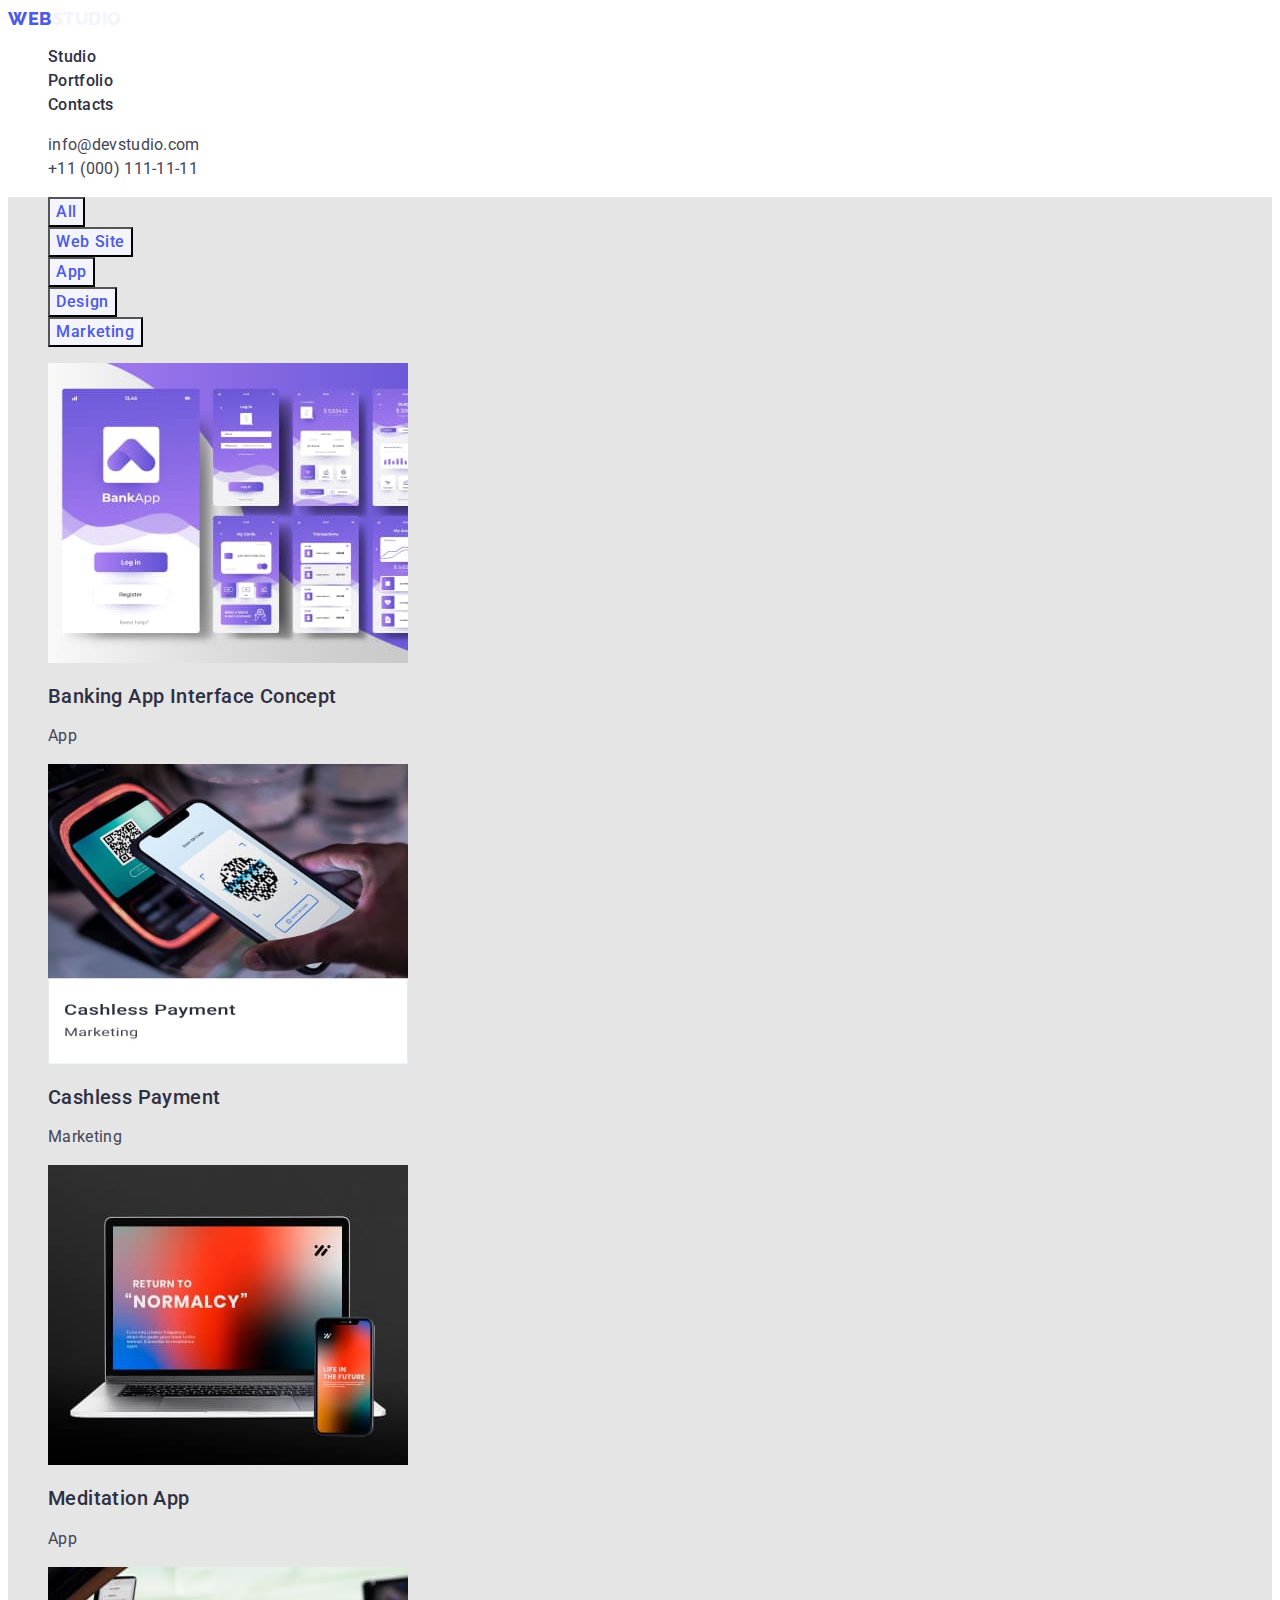
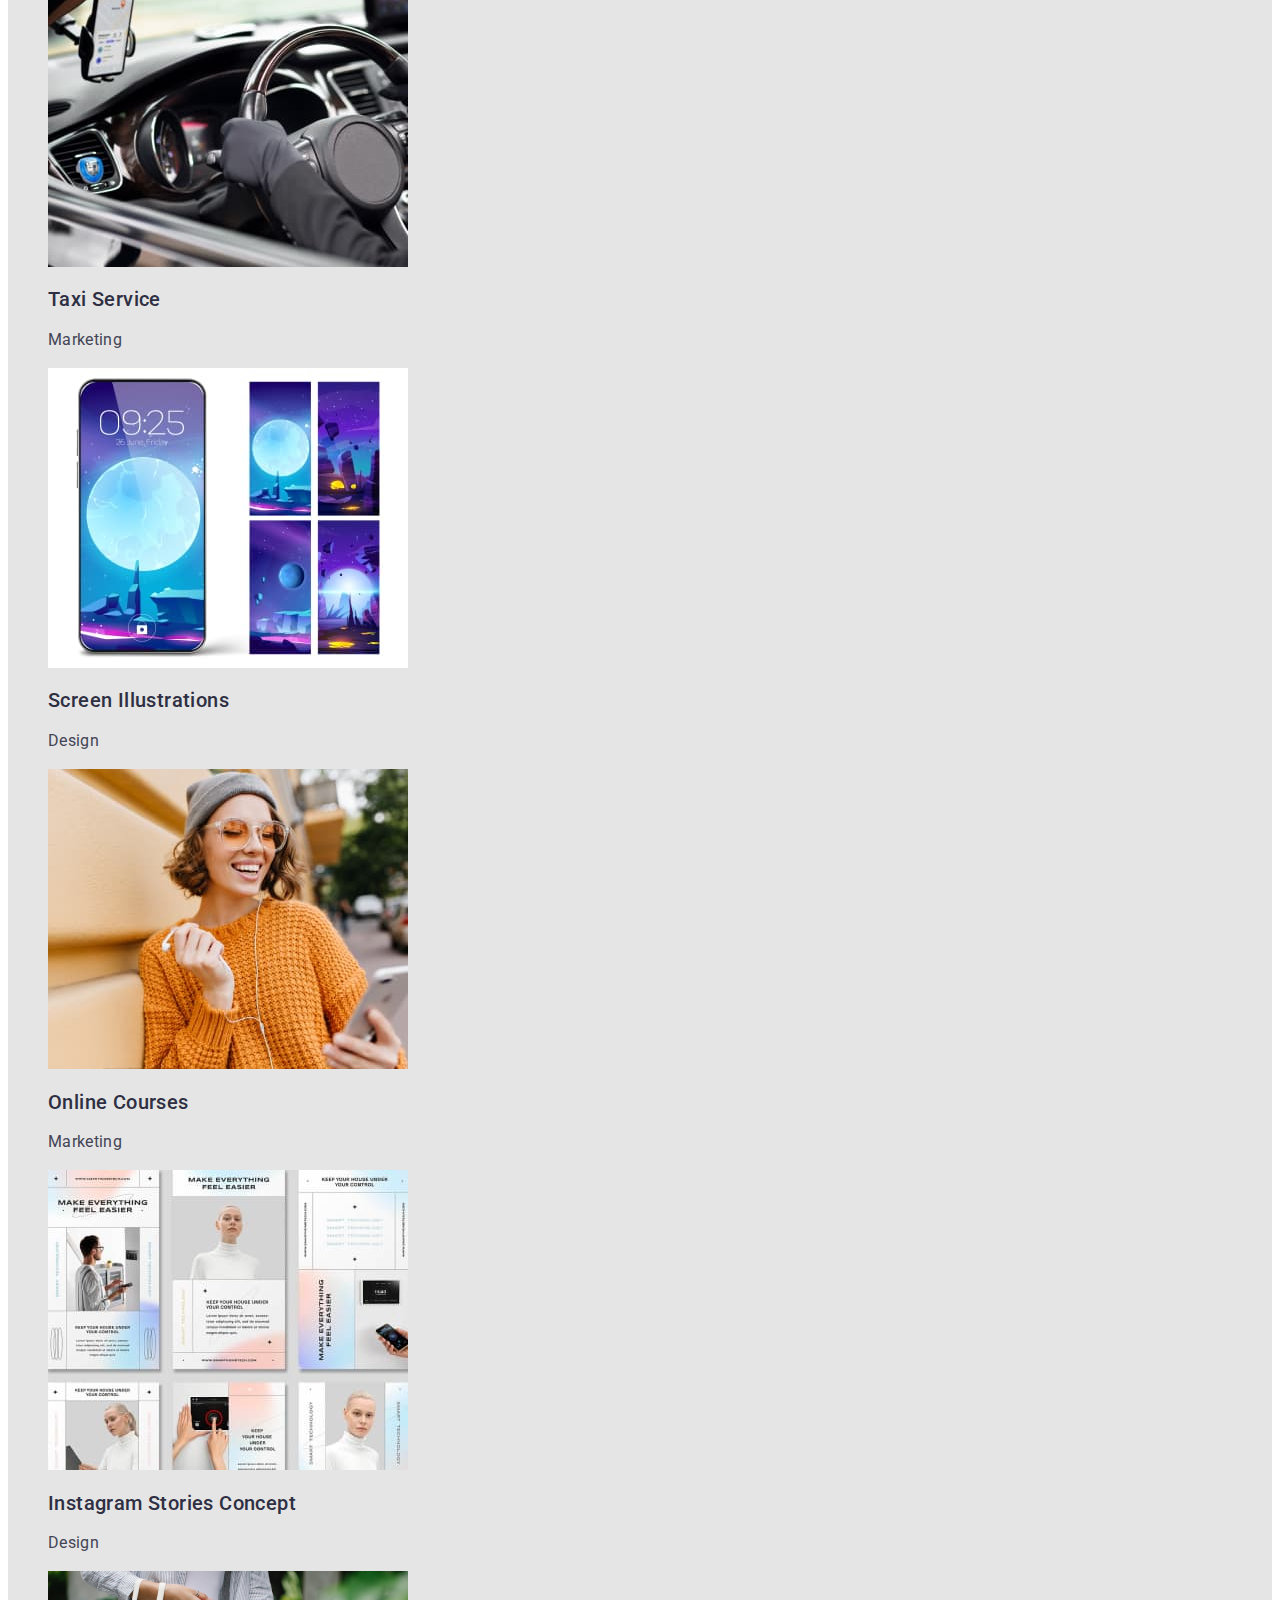
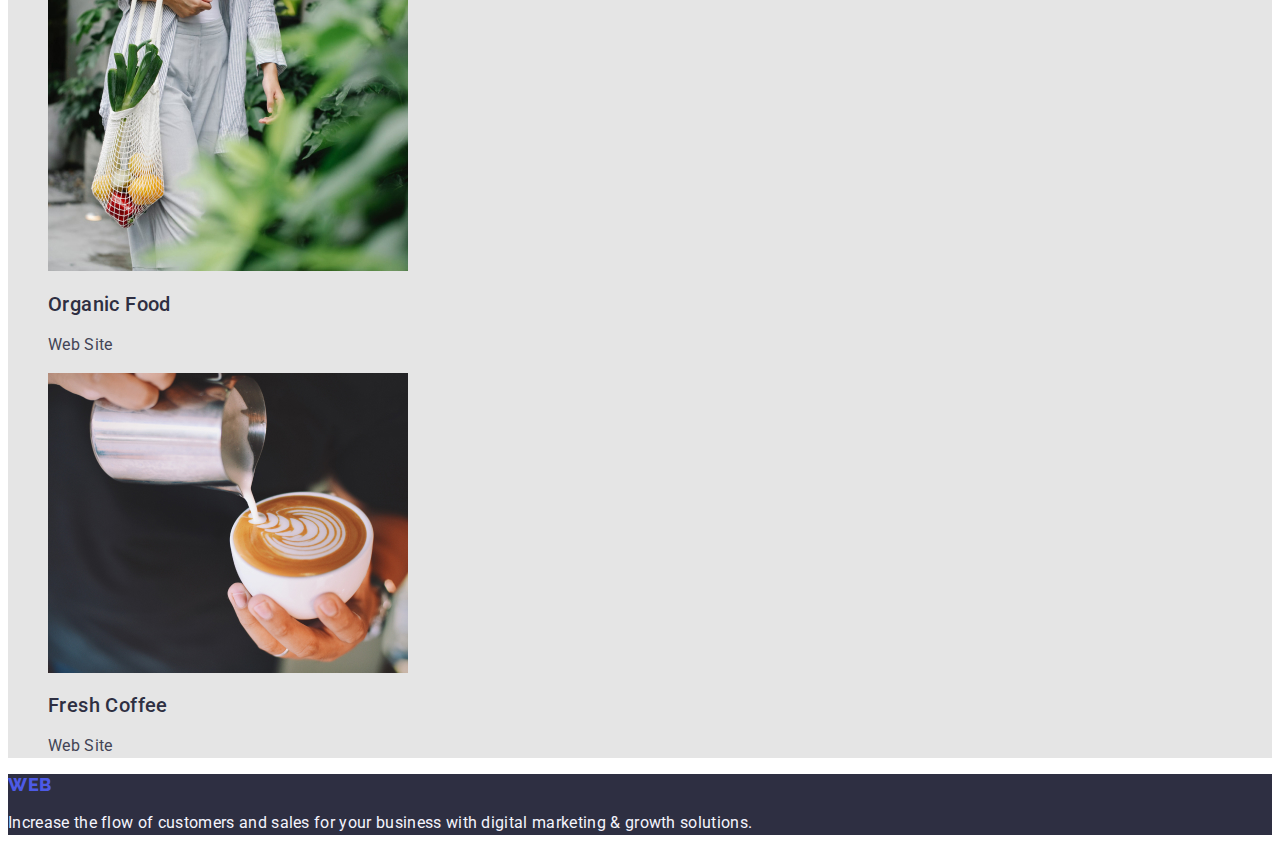
==== commit cad35f4a: "hw-02-final version" ====
--- a/portfolio.html
+++ b/portfolio.html
@@ -65,50 +65,60 @@
             <button class="portfolio-filter-button" type="button">Marketing</button></li>
         </ul>
         <ul class="portfolio-list list">
-          <li class="portfolio-item">
-            <a class="portfolio-item link" href="/"><img src="./images/portfolio_img1.jpg" alt="Banking App Interface Concept" width="360" height="300"/></a>
-            <h2 class="portfolio-subheader">Banking App Interface Concept</h2>
-            <p>App</p>
+          <li class="portfolio-li">
+            <a class="link" href="/">
+              <img src="./images/portfolio_img1.jpg" alt="Banking App Interface Concept" width="360" height="300"/>
+               <h2 class="portfolio-subheader">Banking App Interface Concept</h2>
+              <p class="portfolio-text">App</p>
+            </a>
           </li>
-          <li class="portfolio-item">
-            <a href="/"><img src="./images/portfolio_img2.jpg" alt="Cashless Payment" width="360" height="300"/></a>
+          <li class="portfolio-li">
+            <a class="link" href="/"><img src="./images/portfolio_img2.jpg" alt="Cashless Payment" width="360" height="300"/>
             <h2 class="portfolio-subheader">Cashless Payment</h2>
             <p class="portfolio-text">Marketing</p>
+          </a>
           </li>
-          <li class="portfolio-item">
-            <a href="/"><img src="./images/portfolio_img3.jpg" alt="Meditation App" width="360" height="300"/></a>
+          <li class="portfolio-li">
+            <a class="link" href="/"><img src="./images/portfolio_img3.jpg" alt="Meditation App" width="360" height="300"/>
             <h2 class="portfolio-subheader">Meditation App</h2>
             <p class="portfolio-text">App</p>
+          </a>
           </li>
-           <li class="portfolio-item">
-            <a href="/"><img src="./images/portfolio_img4.jpg" alt="Taxi Service" width="360" height="300"/></a>
+           <li class="portfolio-li">
+            <a class="link" href="/"><img src="./images/portfolio_img4.jpg" alt="Taxi Service" width="360" height="300"/>
             <h2 class="portfolio-subheader">Taxi Service</h2>
             <p class="portfolio-text">Marketing</p>
+          </a>
            </li>
-           <li class="portfolio-item">
-            <a href="/"><img src="./images/portfolio_img5.jpg" alt="Screen Illustrations" width="360" height="300"/></a>
+           <li class="portfolio-li">
+            <a class="link" href="/"><img src="./images/portfolio_img5.jpg" alt="Screen Illustrations" width="360" height="300"/>
             <h2 class="portfolio-subheader">Screen Illustrations</h2>
             <p class="portfolio-text">Design</p>
+          </a>
            </li>
-           <li class="portfolio-item">
-            <a href="/"><img src="./images/portfolio_img6.jpg" alt="Online Courses" width="360" height="300"/></a>
+           <li class="portfolio-li">
+            <a class="link" href="/"><img src="./images/portfolio_img6.jpg" alt="Online Courses" width="360" height="300"/>
             <h2 class="portfolio-subheader">Online Courses</h2>
             <p class="portfolio-text">Marketing</p>
+          </a>
            </li>
-           <li class="portfolio-item">
-            <a href="/"><img src="./images/portfolio_img7.jpg" alt="Instagram Stories Concept" width="360" height="300"/></a>
+           <li class="portfolio-li">
+            <a class="link" href="/"><img src="./images/portfolio_img7.jpg" alt="Instagram Stories Concept" width="360" height="300"/>
             <h2 class="portfolio-subheader">Instagram Stories Concept</h2>
             <p class="portfolio-text">Design</p>
+          </a>
            </li>
-           <li class="portfolio-item">
-            <a href="/"><img src="./images/portfolio_img8.jpg" alt="Organic Food" width="360" height="300"/></a>
+           <li class="portfolio-li">
+            <a class="link" href="/"><img src="./images/portfolio_img8.jpg" alt="Organic Food" width="360" height="300"/>
             <h2 class="portfolio-subheader">Organic Food</h2>
             <p class="portfolio-text">Web Site</p>
+          </a>
            </li>
-           <li class="portfolio-item">
-            <a href="/"><img src="./images/portfolio_img9.jpg" alt="Fresh Coffee" width="360" height="300"/></a>
+           <li class="portfolio-li">
+            <a class="link" href="/"><img src="./images/portfolio_img9.jpg" alt="Fresh Coffee" width="360" height="300"/>
             <h2 class="portfolio-subheader">Fresh Coffee</h2>
             <p class="portfolio-text">Web Site</p>
+          </a>
            </li>
         </ul>
       </section>
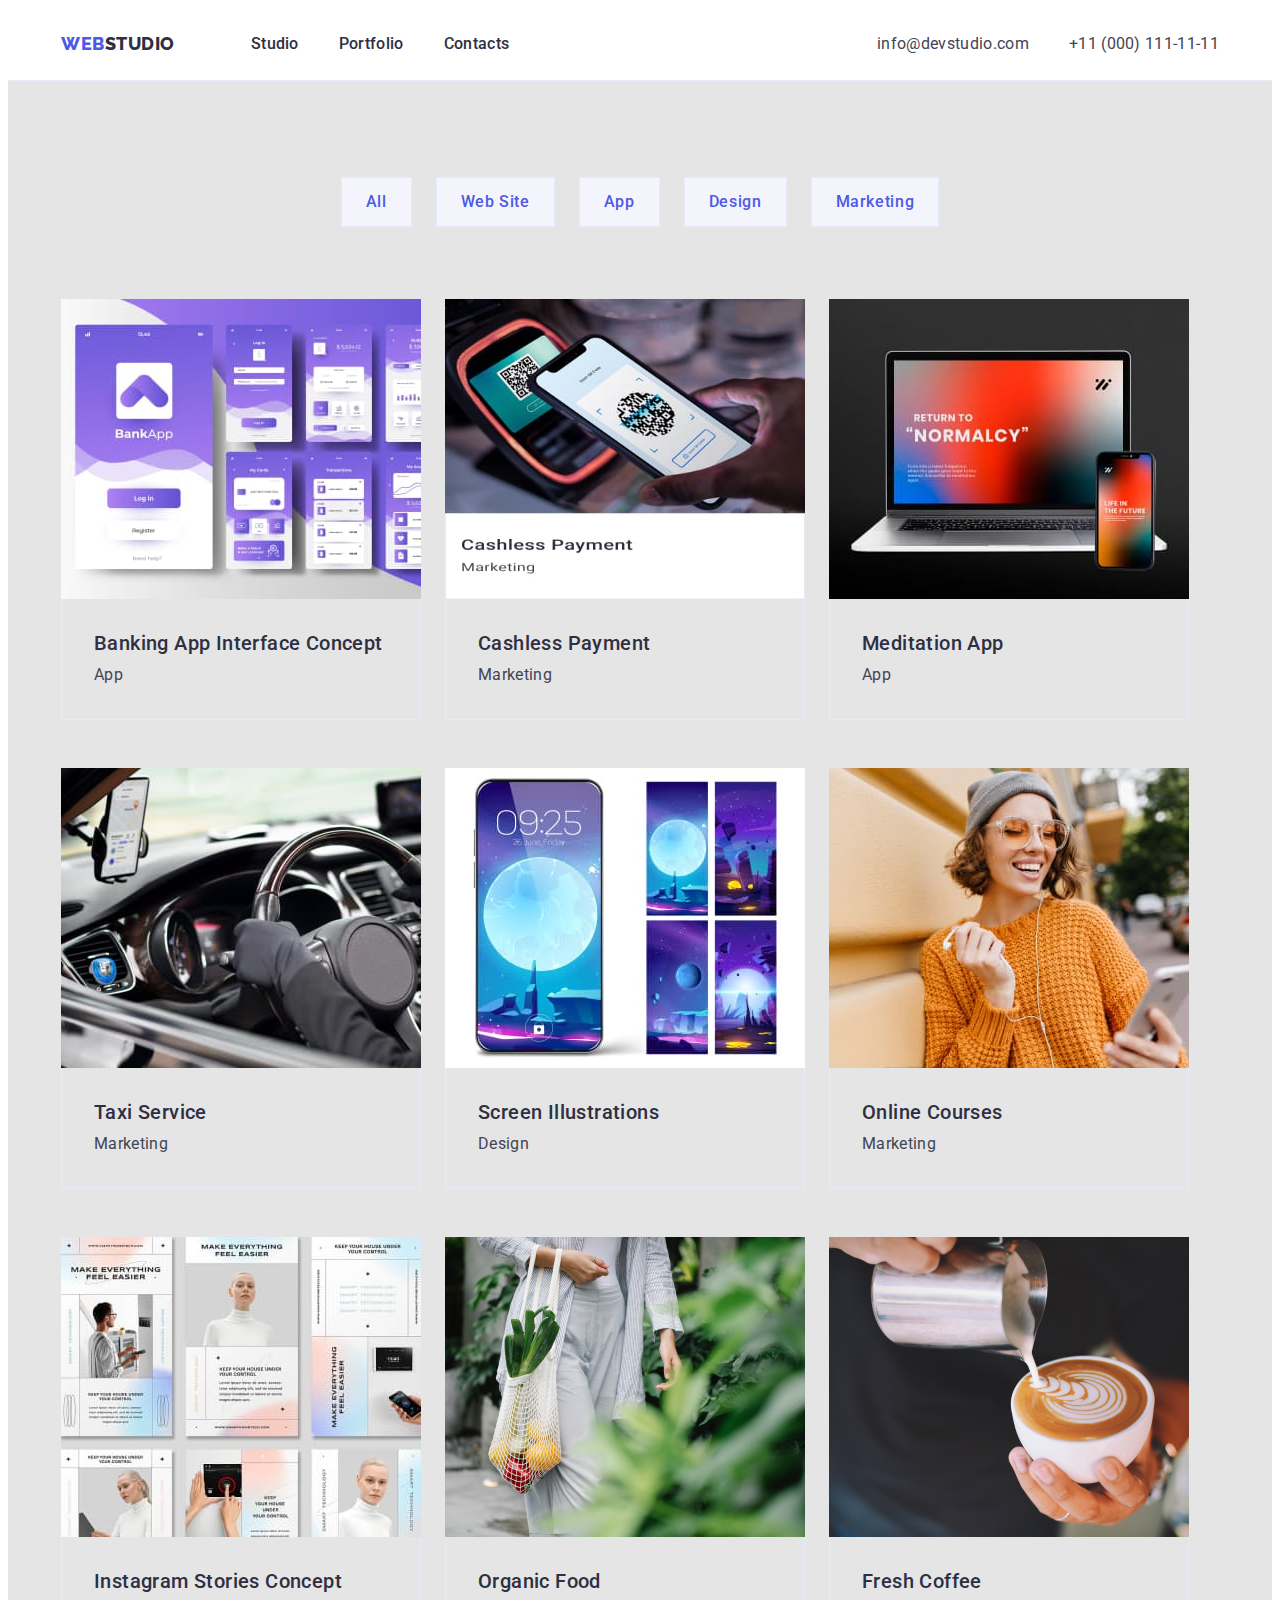
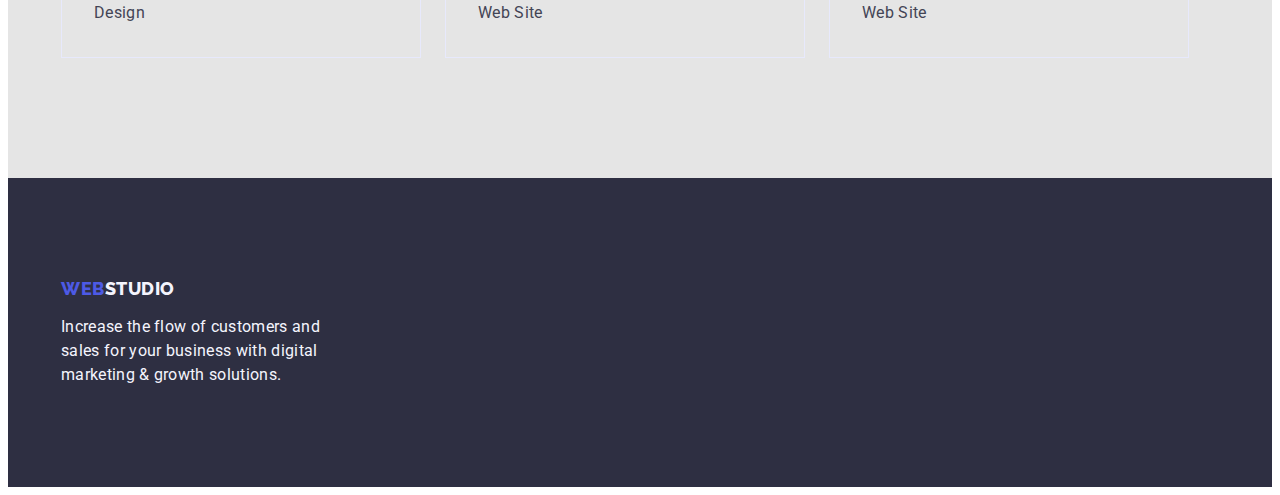
==== commit 23128f6d: "re-exam4" ====
--- a/portfolio.html
+++ b/portfolio.html
@@ -4,130 +4,231 @@
     <meta charset="UTF-8" />
     <meta http-equiv="X-UA-Compatible" content="IE=edge" />
     <meta name="viewport" content="width=device-width, initial-scale=1.0" />
-    
     <link rel="preconnect" href="https://fonts.googleapis.com" />
     <link rel="preconnect" href="https://fonts.gstatic.com" crossorigin />
     <link
       href="https://fonts.googleapis.com/css2?family=Raleway:wght@800&family=Roboto:wght@400;500;700;900&display=swap"
       rel="stylesheet"
     />
-        <title>Portfolio</title>
-        <link rel="stylesheet" href="./css/styles.css" />
+    <title>Studio</title>
+    <link
+      rel="stylesheet"
+      href="https://cdnjs.cloudflare.com/ajax/libs/modern-normalize/2.0.0/modern-normalize.min.css"
+      integrity="sha512-4xo8blKMVCiXpTaLzQSLSw3KFOVPWhm/TRtuPVc4WG6kUgjH6J03IBuG7JZPkcWMxJ5huwaBpOpnwYElP/m6wg=="
+      crossorigin="anonymous"
+      referrerpolicy="no-referrer"
+    />
+    <link rel="stylesheet" href="./css/styles.css" />
   </head>
   <body>
-    <!--header-portfolio-->
+    <!--header-->
     <header class="header">
-      <nav class="header-navigation">
-        <a href="./index.html" class="header-logo-webstudio link"
-          >Web<span class="header-logo-studio">Studio</span></a>
-        <ul class="header-list list">
-          <li class="header-list-item">
-            <a href="./index.html" class="header-list link">Studio</a>
-          </li>
-          <li class="header-list-item">
-            <a href="./portfolio.html" class="header-list link">Portfolio</a>
-          </li>
-          <li class="header-list-item">
-            <a href="" class="header-list link">Contacts</a>
-          </li>
-        </ul>
-      </nav>
-      <address class="address">
-        <ul class="address-list list">
-          <li class="address-link">
-            <a class="address-link link" href="mailto:info@devstudio.com"
-              >info@devstudio.com</a
-            >
-          </li>
-          <li class="address-link">
-            <a class="address-link link" href="tel:+110001111111"
-              >+11 (000) 111-11-11</a
-            >
-          </li>
-        </ul>
-      </address>
+      <div class="container header-container">
+        <nav class="header-navigation">
+          <a href="./index.html" class="header-logo-webstudio link"
+            >Web<span class="header-logo-studio">Studio</span></a
+          >
+          <ul class="header-list list">
+            <li class="header-list-item">
+              <a href="./index.html" class="header-list link">Studio</a>
+            </li>
+            <li class="header-list-item">
+              <a href="./portfolio.html" class="header-list link">Portfolio</a>
+            </li>
+            <li class="header-list-item">
+              <a href="" class="header-list link">Contacts</a>
+            </li>
+          </ul>
+        </nav>
+        <address class="address">
+          <ul class="address-list list">
+            <li class="address-link">
+              <a class="address-link link" href="mailto:info@devstudio.com"
+                >info@devstudio.com</a
+              >
+            </li>
+            <li class="address-link">
+              <a class="address-link link" href="tel:+110001111111"
+                >+11 (000) 111-11-11</a
+              >
+            </li>
+          </ul>
+        </address>
+      </div>
     </header>
-         <!--main-portfolio-->
+    <!--main-portfolio-->
     <main class="main-portfolio">
-     <!--filters-button-portfolio-->
+      <!--filters-button-portfolio-->
       <section class="portfolio">
-        <h1 hidden>Filters</h1>
-         <ul class="portfolio-button list">
-           <li class="portfolio-filter-item">
-            <button class="portfolio-filter-button" type="button">All</button></li>
-           <li class="portfolio-filter-item">
-            <button class="portfolio-filter-button" type="button">Web Site</button></li>
-           <li class="portfolio-filter-item">
-            <button class="portfolio-filter-button" type="button">App</button></li>
-           <li class="portfolio-filter-item">
-            <button class="portfolio-filter-button" type="button">Design</button></li>
-           <li class="portfolio-filter-item">
-            <button class="portfolio-filter-button" type="button">Marketing</button></li>
-        </ul>
-        <ul class="portfolio-list list">
-          <li class="portfolio-li">
-            <a class="link" href="/">
-              <img src="./images/portfolio_img1.jpg" alt="Banking App Interface Concept" width="360" height="300"/>
-               <h2 class="portfolio-subheader">Banking App Interface Concept</h2>
-              <p class="portfolio-text">App</p>
-            </a>
-          </li>
-          <li class="portfolio-li">
-            <a class="link" href="/"><img src="./images/portfolio_img2.jpg" alt="Cashless Payment" width="360" height="300"/>
-            <h2 class="portfolio-subheader">Cashless Payment</h2>
-            <p class="portfolio-text">Marketing</p>
-          </a>
-          </li>
-          <li class="portfolio-li">
-            <a class="link" href="/"><img src="./images/portfolio_img3.jpg" alt="Meditation App" width="360" height="300"/>
-            <h2 class="portfolio-subheader">Meditation App</h2>
-            <p class="portfolio-text">App</p>
-          </a>
-          </li>
-           <li class="portfolio-li">
-            <a class="link" href="/"><img src="./images/portfolio_img4.jpg" alt="Taxi Service" width="360" height="300"/>
-            <h2 class="portfolio-subheader">Taxi Service</h2>
-            <p class="portfolio-text">Marketing</p>
-          </a>
-           </li>
-           <li class="portfolio-li">
-            <a class="link" href="/"><img src="./images/portfolio_img5.jpg" alt="Screen Illustrations" width="360" height="300"/>
-            <h2 class="portfolio-subheader">Screen Illustrations</h2>
-            <p class="portfolio-text">Design</p>
-          </a>
-           </li>
-           <li class="portfolio-li">
-            <a class="link" href="/"><img src="./images/portfolio_img6.jpg" alt="Online Courses" width="360" height="300"/>
-            <h2 class="portfolio-subheader">Online Courses</h2>
-            <p class="portfolio-text">Marketing</p>
-          </a>
-           </li>
-           <li class="portfolio-li">
-            <a class="link" href="/"><img src="./images/portfolio_img7.jpg" alt="Instagram Stories Concept" width="360" height="300"/>
-            <h2 class="portfolio-subheader">Instagram Stories Concept</h2>
-            <p class="portfolio-text">Design</p>
-          </a>
-           </li>
-           <li class="portfolio-li">
-            <a class="link" href="/"><img src="./images/portfolio_img8.jpg" alt="Organic Food" width="360" height="300"/>
-            <h2 class="portfolio-subheader">Organic Food</h2>
-            <p class="portfolio-text">Web Site</p>
-          </a>
-           </li>
-           <li class="portfolio-li">
-            <a class="link" href="/"><img src="./images/portfolio_img9.jpg" alt="Fresh Coffee" width="360" height="300"/>
-            <h2 class="portfolio-subheader">Fresh Coffee</h2>
-            <p class="portfolio-text">Web Site</p>
-          </a>
-           </li>
-        </ul>
+        <div class="container portfolio-conteiner">
+          <h1 class="visually-hidden">Filters</h1>
+          <ul class="portfolio-button list">
+            <li class="portfolio-filter-item">
+              <button class="portfolio-filter-button" type="button">All</button>
+            </li>
+            <li class="portfolio-filter-item">
+              <button class="portfolio-filter-button" type="button">
+                Web Site
+              </button>
+            </li>
+            <li class="portfolio-filter-item">
+              <button class="portfolio-filter-button" type="button">App</button>
+            </li>
+            <li class="portfolio-filter-item">
+              <button class="portfolio-filter-button" type="button">
+                Design
+              </button>
+            </li>
+            <li class="portfolio-filter-item">
+              <button class="portfolio-filter-button" type="button">
+                Marketing
+              </button>
+            </li>
+          </ul>
+          <ul class="portfolio-list list">
+            <li class="portfolio-li">
+              <a class="link" href="/">
+                <img
+                  src="./images/portfolio_img1.jpg"
+                  alt="Banking App Interface Concept"
+                  width="360"
+                  height="300"
+                />
+                <div class="htoop">
+                  <h2 class="portfolio-subheader">
+                    Banking App Interface Concept
+                  </h2>
+                  <p class="portfolio-text">App</p>
+                </div>
+              </a>
+            </li>
+            <li class="portfolio-li">
+              <a class="link" href="/"
+                ><img
+                  src="./images/portfolio_img2.jpg"
+                  alt="Cashless Payment"
+                  width="360"
+                  height="300"
+                />
+                <div class="htoop">
+                  <h2 class="portfolio-subheader">Cashless Payment</h2>
+                  <p class="portfolio-text">Marketing</p>
+                </div>
+              </a>
+            </li>
+            <li class="portfolio-li">
+              <a class="link" href="/"
+                ><img
+                  src="./images/portfolio_img3.jpg"
+                  alt="Meditation App"
+                  width="360"
+                  height="300"
+                />
+                <div class="htoop">
+                  <h2 class="portfolio-subheader">Meditation App</h2>
+                  <p class="portfolio-text">App</p>
+                </div>
+              </a>
+            </li>
+            <li class="portfolio-li">
+              <a class="link" href="/"
+                ><img
+                  src="./images/portfolio_img4.jpg"
+                  alt="Taxi Service"
+                  width="360"
+                  height="300"
+                />
+                <div class="htoop">
+                  <h2 class="portfolio-subheader">Taxi Service</h2>
+                  <p class="portfolio-text">Marketing</p>
+                </div>
+              </a>
+            </li>
+            <li class="portfolio-li">
+              <a class="link" href="/"
+                ><img
+                  src="./images/portfolio_img5.jpg"
+                  alt="Screen Illustrations"
+                  width="360"
+                  height="300"
+                />
+                <div class="htoop">
+                  <h2 class="portfolio-subheader">Screen Illustrations</h2>
+                  <p class="portfolio-text">Design</p>
+                </div>
+              </a>
+            </li>
+            <li class="portfolio-li">
+              <a class="link" href="/"
+                ><img
+                  src="./images/portfolio_img6.jpg"
+                  alt="Online Courses"
+                  width="360"
+                  height="300"
+                />
+                <div class="htoop">
+                  <h2 class="portfolio-subheader">Online Courses</h2>
+                  <p class="portfolio-text">Marketing</p>
+                </div>
+              </a>
+            </li>
+            <li class="portfolio-li">
+              <a class="link" href="/"
+                ><img
+                  src="./images/portfolio_img7.jpg"
+                  alt="Instagram Stories Concept"
+                  width="360"
+                  height="300"
+                />
+                <div class="htoop">
+                  <h2 class="portfolio-subheader">Instagram Stories Concept</h2>
+                  <p class="portfolio-text">Design</p>
+                </div>
+              </a>
+            </li>
+            <li class="portfolio-li">
+              <a class="link" href="/"
+                ><img
+                  src="./images/portfolio_img8.jpg"
+                  alt="Organic Food"
+                  width="360"
+                  height="300"
+                />
+                <div class="htoop">
+                  <h2 class="portfolio-subheader">Organic Food</h2>
+                  <p class="portfolio-text">Web Site</p>
+                </div>
+              </a>
+            </li>
+            <li class="portfolio-li">
+              <a class="link" href="/"
+                ><img
+                  src="./images/portfolio_img9.jpg"
+                  alt="Fresh Coffee"
+                  width="360"
+                  height="300"
+                />
+                <div class="htoop">
+                  <h2 class="portfolio-subheader">Fresh Coffee</h2>
+                  <p class="portfolio-text">Web Site</p>
+                </div>
+              </a>
+            </li>
+          </ul>
+        </div>
       </section>
     </main>
-         <!--footer-portfolio-->
+    <!--footer-portfolio-->
     <footer class="footer">
-      <a href="./index.html" class="footer-logo-webstudio link">Web<span class="footer-logo-studio">Studio</span></a>
-      <p class="footer-text">
-        Increase the flow of customers and sales for your business with digital
-        marketing & growth solutions.</p>
+      <div class="container footer-container">
+        <a href="./index.html" class="footer-logo-webstudio link"
+          >Web<span class="footer-logo-studio">Studio</span></a
+        >
+        <p class="footer-text">
+          Increase the flow of customers and sales for your business with
+          digital marketing & growth solutions.
+        </p>
+      </div>
     </footer>
+  </body>
 </html>
--- a/css/styles.css
+++ b/css/styles.css
@@ -3,7 +3,8 @@
 --white-color: #FFFFFF;
 --dark-grey-color: #2E2F42;
 --iris-links-color: #4D5AE5;
---ocean-presed-color: #404BBF;      
+--ocean-presed-color: #404BBF;
+--accent-color:#e7e9fc;      
   }
 body {
 font-family: "Roboto", sans-serif;
@@ -11,12 +12,59 @@
 color: var(--slate-body_text-color);
 background: var(--white-color);
 }
+p,
+h1,
+h2,
+h3,
+h4,
+h5,
+h6 {
+  margin-top: 0;
+  margin-bottom: 0;
+}
+ul {
+  margin-top: 0;
+  margin-bottom: 0;
+  padding-left: 0;
+  list-style-type: none;
+}
+img {
+  display: block;
+}
+.container {
+  width: 100%;
+  max-width: 1158px;
+  padding-right: 15px;
+  padding-left: 15px;
+  margin-left: auto;
+  margin-right: auto;
+  }
 .link {
 text-decoration: none;
 }
 .list {
 list-style-type: none;
 }
+.header {
+border-bottom: 1px solid var(--accent-color);
+}
+
+.address-list {
+display: flex;
+gap: 40px;
+padding: 24px 0;
+}
+.header-navigation {
+display: flex;
+align-items: center;
+
+}
+.header-container {
+display: flex;
+align-items: center;
+justify-content: space-between;
+}
+
 .header-logo-webstudio {
 font-family: "Raleway", sans-serif;
 font-weight: 800;
@@ -25,7 +73,7 @@
 letter-spacing: 0.03em;
 text-transform: uppercase;
 color: var(--iris-links-color);
-
+margin-right: 76px;
 }
 .header-logo-studio {
 font-family: "Raleway";
@@ -33,31 +81,17 @@
 font-size: 18px;
 line-height: 1.17;
 letter-spacing: 0.03em;
-color: #f4f4fd;
- 
-}
-.footer-logo-webstudio {
-font-family: "Raleway";
-font-weight: 800;
-font-size: 18px;
-line-height: 1.17;
-letter-spacing: 0.03em;
-color: var(--dark-grey-color);
-}   
-.footer-logo-web {
-font-family: "Raleway";
-font-weight: 800;
-font-size: 18px;
-line-height: 1.17;
-letter-spacing: 0.03em;
-color: var(--iris-links-color);
+color:var(--dark-grey-color); 
 }
 .header-list {
 font-weight: 500;
 font-size: 16px;
 line-height: 1.5;
 letter-spacing: 0.02em;
-color: var(--dark-grey-color);
+color:var(--dark-grey-color);
+display: flex;
+gap: 40px;
+
 }
 .header-list:hover,
 .header-list:focus {
@@ -65,12 +99,14 @@
 }
 .address {
 font-style: normal;
+gap: 40px;
 }
 .address-link {
 font-size: 16px;
 line-height: 1.5;
 letter-spacing: 0.02em;
 color: var(--slate-body_text-color);
+
 }
 .address-link:hover,
 .address-link:focus {
@@ -78,7 +114,16 @@
 }
 .hero {
 background: var(--dark-grey-color);
-}
+padding: 188px 0px;
+}
+
+.hero-container {
+
+padding: 0px 316px;
+display: flex;
+flex-direction: column;
+}
+
 .hero-header {
 font-weight: 700;
 font-size: 56px;
@@ -86,6 +131,11 @@
 letter-spacing: 0.02em;
 text-align: center;
 color: var(--white-color);
+max-width: 496px;
+padding-bottom: 48px;
+margin-left: auto;
+margin-right: auto;
+
 }
 .hero-button {
 font-family: "Roboto", sans-serif;
@@ -96,13 +146,40 @@
 letter-spacing: 0.04em;
 color: var(--white-color);
 cursor: pointer;
+display: block;
+align-self: center;
+padding: 16px 32px;
+min-width: 169px;
+height: 56px;
+border-radius: 4px;
+border: none;
 }
 .hero-button:hover,
 .hero-button:focus {
-background-color:var(--ocean-presed-color);
+background:var(--ocean-presed-color);
 }
 .privilages {
 background:#E5E5E5;
+padding: 120px 0;
+}
+.visually-hidden {
+position: absolute;
+width: 1px;
+height: 1px;
+margin: -1px;
+border: 0;
+padding: 0;
+white-space: nowrap;
+clip-path: inset(100%);
+clip: rect(0 0 0 0);
+overflow: hidden;
+}
+.privilages-list {
+display: flex;
+gap: 24px;
+}
+.privilages-item {
+width: 264px
 }
 .privilages-subheader {
 font-weight: 500;
@@ -110,6 +187,7 @@
 line-height: 1.2;
 letter-spacing: 0.02em;
 color: var(--dark-grey-color);
+margin-bottom: 8px;
 }
 .privilages-text {
 font-size: 16px;
@@ -126,14 +204,41 @@
 text-transform: capitalize;
 color: var(--dark-grey-color);
 }
+.main-header.activities {
+margin-bottom: 72px;
+}
 .activities {
-background: #E5E5E5;
+background-color: #E5E5E5;
+padding-bottom: 120px;
+}
+.activities-container{
+
+}
+.activities-list {
+display: flex;
+gap: 24px;
+}
+.activities-item {
+width: 360px;
 }
 .team {
 background: #F4F4FD;
+padding: 120px 0px;
+}
+
+.main-header.team {
+margin-bottom: 72px;
+}
+.team-list {
+display: flex;
+gap: 24px;
 }
 .team-item {
 background: var(--white-color);
+box-shadow: 0px 1px 6px rgba(46, 47, 66, 0.08),
+0px 1px 1px rgba(46, 47, 66, 0.16), 0px 2px 1px rgba(46, 47, 66, 0.08);
+border-radius: 0px 0px 4px 4px;
+
 }
 .team-subheader {
 background: var(--white-color);
@@ -141,17 +246,27 @@
 font-size: 20px;
 line-height: 1.2;
 letter-spacing: 0.02em;
-color: var(--dark-grey-color);  
+color: var(--dark-grey-color);
+text-align: center;
+text-transform: capitalize;
+margin-bottom: 8px;
+
 }
 .team-text {
 font-size: 16px;
 line-height: 1.5;
 letter-spacing: 0.02em;
 color: var(--slate-body_text-color);
+}
+.team-hplusp {
+padding: 32px 16px;
+text-align: center;
 }
 .footer {
 background: var(--dark-grey-color);
-}
+padding: 100px 0;
+}
+
 .footer-logo-webstudio {
 font-family: "Raleway",sans-serif;
 font-weight: 800;
@@ -160,6 +275,8 @@
 letter-spacing: 0.03em;
 text-transform: uppercase;
 color: var(--iris-links-color);
+margin-bottom: 16px;
+display: inline-block;
 }
 .footer-logo-studio {
 font-family: 'Raleway';
@@ -167,17 +284,31 @@
 font-size: 18px;
 line-height: 1.17;
 letter-spacing: 0.03em;
-color:var(--dark-grey-color);
+color: #f4f4fd;
 }
 .footer-text {
 font-size: 16px;
 line-height: 1.5;
 letter-spacing: 0.02em;
 color: #F4F4FD;
+max-width: 264px;
 }
 .main-portfolio {
 background: #E5E5E5;
 }
+.portfolio {
+padding-top: 96px;
+padding-bottom: 120px;
+}
+
+.portfolio-button {
+display: flex;
+gap: 24px;
+margin-bottom: 72px;
+justify-content: center;
+align-items: center;
+  }
+
 .portfolio-filter-button {
 font-family: "Roboto", sans-serif;
 font-weight: 500;
@@ -187,12 +318,34 @@
 color: var(--iris-links-color);
 background: #F4F4FD;
 cursor: pointer;
-}
+padding: 12px 24px;
+border: 1px solid var(--accent-color);
+} 
  
 .portfolio-filter-button:hover,
 .portfolio-filter-button:focus {
 color: var(--white-color);
 background: var(--ocean-presed-color);
+box-shadow: 0px 3px 1px rgba(0, 0, 0, 0.1), 0px 2px 1px rgba(0, 0, 0, 0.08),
+0px 2px 2px rgba(0, 0, 0, 0.12);
+border-radius: 4px;
+border: 1px solid transparent;
+}
+.portfolio-list {
+display: flex;
+flex-wrap: wrap;
+}
+.portfolio-li {
+margin-right: 24px;
+margin-bottom: 48px;
+column-gap: 24px;
+row-gap: 48px;
+
+}
+.htoop {
+border: 1px solid #e7e9fc;
+border-top: none;
+padding: 32px 16px;
 }
 .portfolio-subheader {
 font-weight: 500;
@@ -200,10 +353,33 @@
 line-height: 1.2;
 letter-spacing: 0.02em;
 color: var(--dark-grey-color);
+margin-bottom: 8px;
+padding-left: 16px;
 }
 .portfolio-text {
 font-size: 16px;
 line-height: 1.5;
 letter-spacing: 0.02em;
 color: var(--slate-body_text-color);
+padding-left: 16px;
+}
+.portfolio-li:nth-child(3) {
+  margin-right: 0;
+}
+
+.portfolio-li:nth-child(6) {
+  margin-right: 0;
+}
+
+.portfolio-li:nth-child(9) {
+  margin-right: 0;
+  margin-bottom: 0;
+}
+
+.portfolio-li:nth-child(8) {
+  margin-bottom: 0;
+}
+
+.portfolio-li:nth-child(7) {
+  margin-bottom: 0;
 }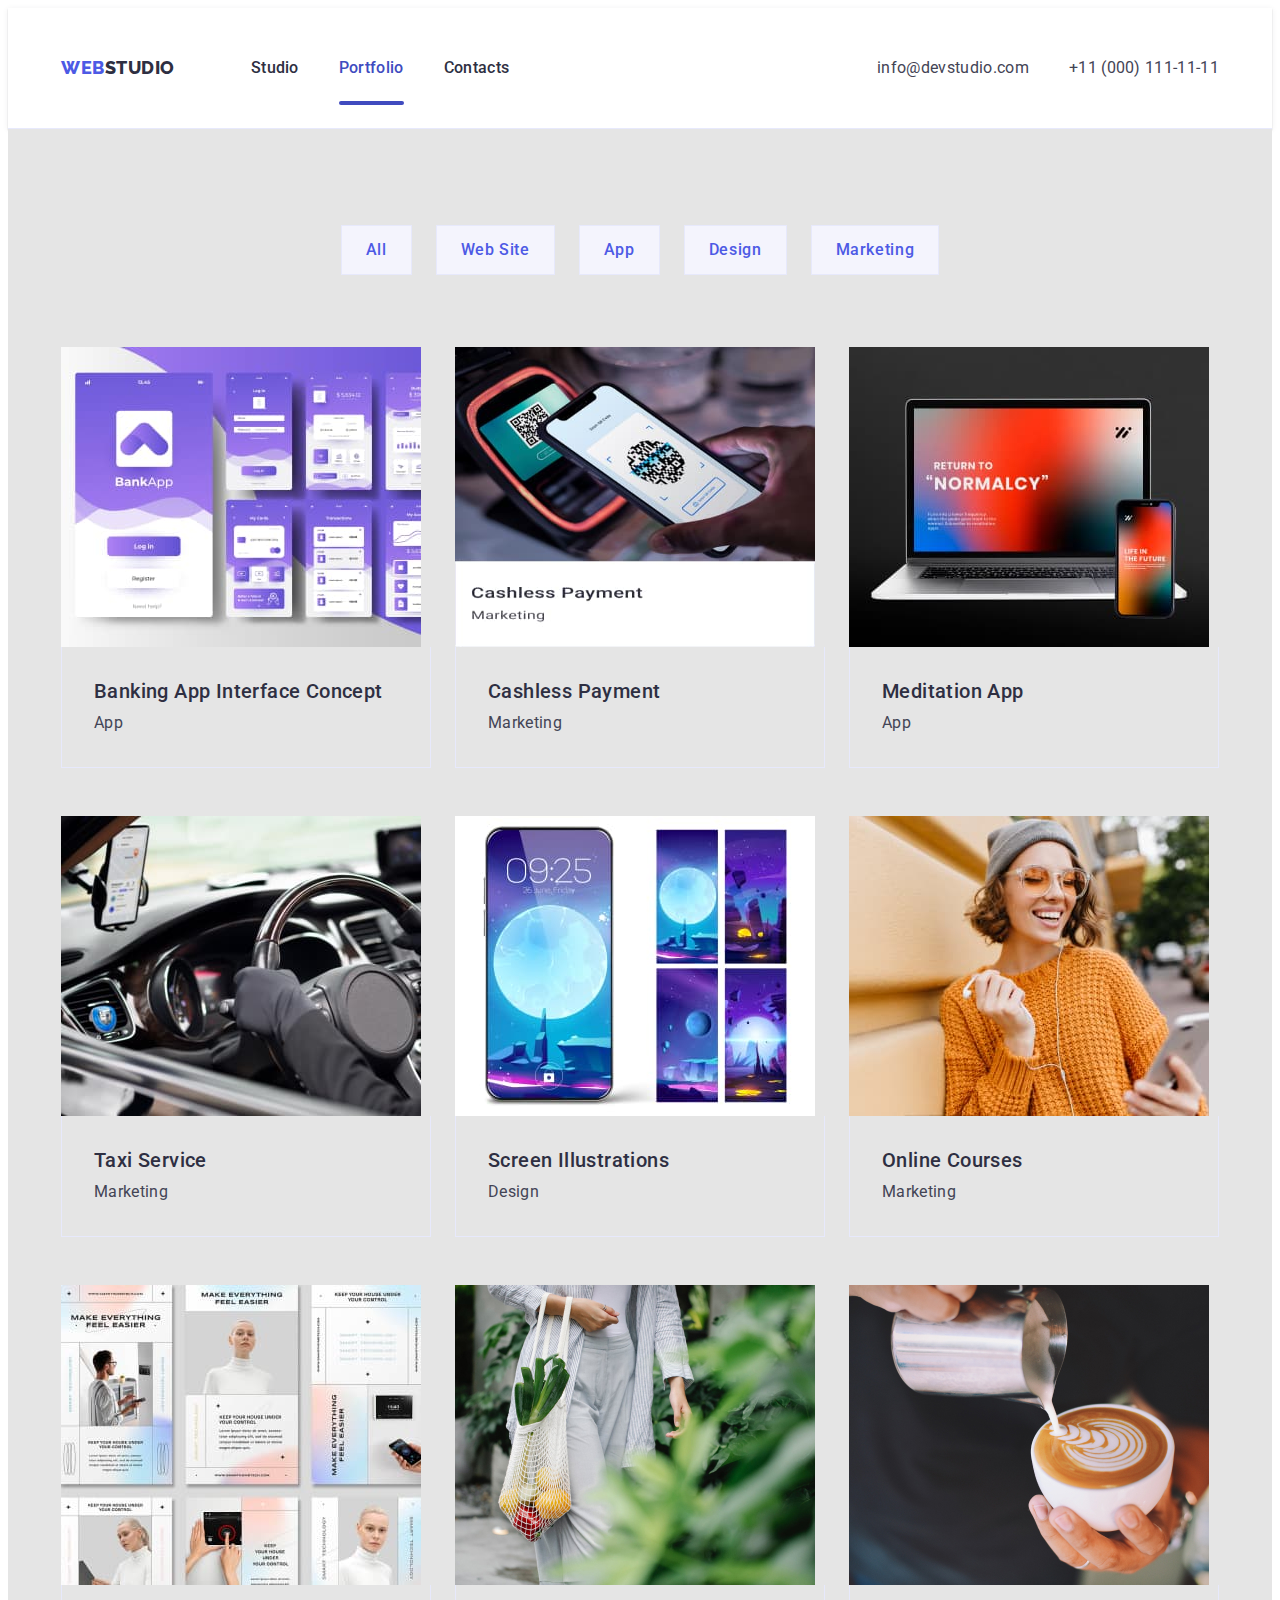
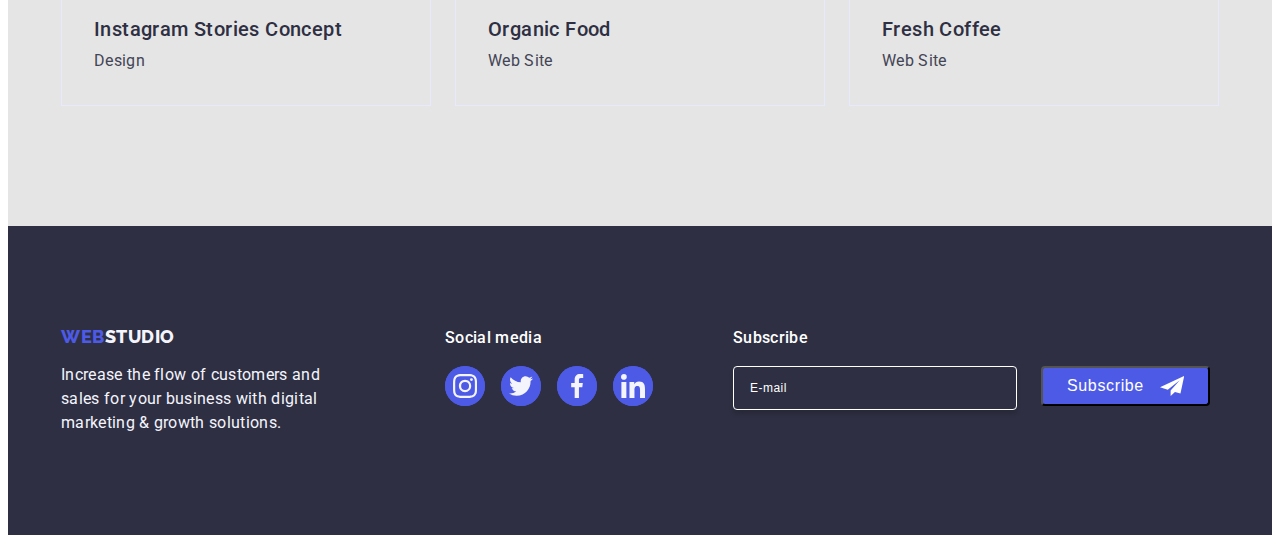
==== commit 86816d42: "final" ====
--- a/portfolio.html
+++ b/portfolio.html
@@ -33,7 +33,9 @@
               <a href="./index.html" class="header-list link">Studio</a>
             </li>
             <li class="header-list-item">
-              <a href="./portfolio.html" class="header-list link">Portfolio</a>
+              <a href="./portfolio.html" class="header-list link active"
+                >Portfolio</a
+              >
             </li>
             <li class="header-list-item">
               <a href="" class="header-list link">Contacts</a>
@@ -85,15 +87,23 @@
               </button>
             </li>
           </ul>
+          <!---projects--->
           <ul class="portfolio-list list">
             <li class="portfolio-li">
-              <a class="link" href="/">
-                <img
-                  src="./images/portfolio_img1.jpg"
-                  alt="Banking App Interface Concept"
-                  width="360"
-                  height="300"
-                />
+              <a class="link-projects link" href="/">
+                <div class="overlay">
+                  <img
+                    src="./images/portfolio_img1.jpg"
+                    alt="Banking App Interface Concept"
+                    width="360"
+                    height="300"
+                  />
+                  <p class="text-overlay">
+                    14 Stylish and User-Friendly App Design Concepts · Task
+                    Manager App · Calorie Tracker App · Exotic Fruit Ecommerce
+                    App · Cloud Storage App
+                  </p>
+                </div>
                 <div class="htoop">
                   <h2 class="portfolio-subheader">
                     Banking App Interface Concept
@@ -103,13 +113,20 @@
               </a>
             </li>
             <li class="portfolio-li">
-              <a class="link" href="/"
-                ><img
-                  src="./images/portfolio_img2.jpg"
-                  alt="Cashless Payment"
-                  width="360"
-                  height="300"
-                />
+              <a class="link-projects link" href="/">
+                <div class="overlay">
+                  <img
+                    src="./images/portfolio_img2.jpg"
+                    alt="Cashless Payment"
+                    width="360"
+                    height="300"
+                  />
+                  <p class="text-overlay">
+                    14 Stylish and User-Friendly App Design Concepts · Task
+                    Manager App · Calorie Tracker App · Exotic Fruit Ecommerce
+                    App · Cloud Storage App
+                  </p>
+                </div>
                 <div class="htoop">
                   <h2 class="portfolio-subheader">Cashless Payment</h2>
                   <p class="portfolio-text">Marketing</p>
@@ -117,13 +134,20 @@
               </a>
             </li>
             <li class="portfolio-li">
-              <a class="link" href="/"
-                ><img
-                  src="./images/portfolio_img3.jpg"
-                  alt="Meditation App"
-                  width="360"
-                  height="300"
-                />
+              <a class="link-projects link" href="/">
+                <div class="overlay">
+                  <img
+                    src="./images/portfolio_img3.jpg"
+                    alt="Meditation App"
+                    width="360"
+                    height="300"
+                  />
+                  <p class="text-overlay">
+                    14 Stylish and User-Friendly App Design Concepts · Task
+                    Manager App · Calorie Tracker App · Exotic Fruit Ecommerce
+                    App · Cloud Storage App
+                  </p>
+                </div>
                 <div class="htoop">
                   <h2 class="portfolio-subheader">Meditation App</h2>
                   <p class="portfolio-text">App</p>
@@ -131,13 +155,20 @@
               </a>
             </li>
             <li class="portfolio-li">
-              <a class="link" href="/"
-                ><img
-                  src="./images/portfolio_img4.jpg"
-                  alt="Taxi Service"
-                  width="360"
-                  height="300"
-                />
+              <a class="link-projects link" href="/">
+                <div class="overlay">
+                  <img
+                    src="./images/portfolio_img4.jpg"
+                    alt="Taxi Service"
+                    width="360"
+                    height="300"
+                  />
+                  <p class="text-overlay">
+                    14 Stylish and User-Friendly App Design Concepts · Task
+                    Manager App · Calorie Tracker App · Exotic Fruit Ecommerce
+                    App · Cloud Storage App
+                  </p>
+                </div>
                 <div class="htoop">
                   <h2 class="portfolio-subheader">Taxi Service</h2>
                   <p class="portfolio-text">Marketing</p>
@@ -145,13 +176,20 @@
               </a>
             </li>
             <li class="portfolio-li">
-              <a class="link" href="/"
-                ><img
-                  src="./images/portfolio_img5.jpg"
-                  alt="Screen Illustrations"
-                  width="360"
-                  height="300"
-                />
+              <a class="link-projects link" href="/">
+                <div class="overlay">
+                  <img
+                    src="./images/portfolio_img5.jpg"
+                    alt="Screen Illustrations"
+                    width="360"
+                    height="300"
+                  />
+                  <p class="text-overlay">
+                    14 Stylish and User-Friendly App Design Concepts · Task
+                    Manager App · Calorie Tracker App · Exotic Fruit Ecommerce
+                    App · Cloud Storage App
+                  </p>
+                </div>
                 <div class="htoop">
                   <h2 class="portfolio-subheader">Screen Illustrations</h2>
                   <p class="portfolio-text">Design</p>
@@ -159,13 +197,20 @@
               </a>
             </li>
             <li class="portfolio-li">
-              <a class="link" href="/"
-                ><img
-                  src="./images/portfolio_img6.jpg"
-                  alt="Online Courses"
-                  width="360"
-                  height="300"
-                />
+              <a class="link-projects link" href="/">
+                <div class="overlay">
+                  <img
+                    src="./images/portfolio_img6.jpg"
+                    alt="Online Courses"
+                    width="360"
+                    height="300"
+                  />
+                  <p class="text-overlay">
+                    14 Stylish and User-Friendly App Design Concepts · Task
+                    Manager App · Calorie Tracker App · Exotic Fruit Ecommerce
+                    App · Cloud Storage App
+                  </p>
+                </div>
                 <div class="htoop">
                   <h2 class="portfolio-subheader">Online Courses</h2>
                   <p class="portfolio-text">Marketing</p>
@@ -173,13 +218,20 @@
               </a>
             </li>
             <li class="portfolio-li">
-              <a class="link" href="/"
-                ><img
-                  src="./images/portfolio_img7.jpg"
-                  alt="Instagram Stories Concept"
-                  width="360"
-                  height="300"
-                />
+              <a class="link-projects link" href="/">
+                <div class="overlay">
+                  <img
+                    src="./images/portfolio_img7.jpg"
+                    alt="Instagram Stories Concept"
+                    width="360"
+                    height="300"
+                  />
+                  <p class="text-overlay">
+                    14 Stylish and User-Friendly App Design Concepts · Task
+                    Manager App · Calorie Tracker App · Exotic Fruit Ecommerce
+                    App · Cloud Storage App
+                  </p>
+                </div>
                 <div class="htoop">
                   <h2 class="portfolio-subheader">Instagram Stories Concept</h2>
                   <p class="portfolio-text">Design</p>
@@ -187,13 +239,20 @@
               </a>
             </li>
             <li class="portfolio-li">
-              <a class="link" href="/"
-                ><img
-                  src="./images/portfolio_img8.jpg"
-                  alt="Organic Food"
-                  width="360"
-                  height="300"
-                />
+              <a class="link-projects link" href="/">
+                <div class="overlay">
+                  <img
+                    src="./images/portfolio_img8.jpg"
+                    alt="Organic Food"
+                    width="360"
+                    height="300"
+                  />
+                  <p class="text-overlay">
+                    14 Stylish and User-Friendly App Design Concepts · Task
+                    Manager App · Calorie Tracker App · Exotic Fruit Ecommerce
+                    App · Cloud Storage App
+                  </p>
+                </div>
                 <div class="htoop">
                   <h2 class="portfolio-subheader">Organic Food</h2>
                   <p class="portfolio-text">Web Site</p>
@@ -201,13 +260,20 @@
               </a>
             </li>
             <li class="portfolio-li">
-              <a class="link" href="/"
-                ><img
-                  src="./images/portfolio_img9.jpg"
-                  alt="Fresh Coffee"
-                  width="360"
-                  height="300"
-                />
+              <a class="link-projects link" href="/">
+                <div class="overlay">
+                  <img
+                    src="./images/portfolio_img9.jpg"
+                    alt="Fresh Coffee"
+                    width="360"
+                    height="300"
+                  />
+                  <p class="text-overlay">
+                    14 Stylish and User-Friendly App Design Concepts · Task
+                    Manager App · Calorie Tracker App · Exotic Fruit Ecommerce
+                    App · Cloud Storage App
+                  </p>
+                </div>
                 <div class="htoop">
                   <h2 class="portfolio-subheader">Fresh Coffee</h2>
                   <p class="portfolio-text">Web Site</p>
@@ -221,13 +287,67 @@
     <!--footer-portfolio-->
     <footer class="footer">
       <div class="container footer-container">
-        <a href="./index.html" class="footer-logo-webstudio link"
-          >Web<span class="footer-logo-studio">Studio</span></a
-        >
-        <p class="footer-text">
-          Increase the flow of customers and sales for your business with
-          digital marketing & growth solutions.
-        </p>
+        <div class="info-footer">
+          <a href="./index.html" class="footer-logo-webstudio link"
+            >Web<span class="footer-logo-studio">Studio</span>
+          </a>
+          <p class="footer-text">
+            Increase the flow of customers and sales for your business with
+            digital marketing & growth solutions.
+          </p>
+        </div>
+        <div class="social-footer">
+          <p class="text-social">Social media</p>
+          <ul class="block-round-footer">
+            <li class="itemround-footer">
+              <a class="logoweb-footer" href="">
+                <svg class="icon-footer" width="24" height="24">
+                  <use href="./images/icons.svg#icon-instagram"></use>
+                </svg>
+              </a>
+            </li>
+            <li class="itemround-footer">
+              <a class="logoweb-footer" href="">
+                <svg class="icon-footer" width="24" height="24">
+                  <use href="./images/icons.svg#icon-twitter"></use>
+                </svg>
+              </a>
+            </li>
+            <li class="itemround-footer">
+              <a class="logoweb-footer" href="">
+                <svg class="icon-footer" width="24" height="24">
+                  <use href="./images/icons.svg#icon-facebook"></use>
+                </svg>
+              </a>
+            </li>
+            <li class="itemround-footer">
+              <a class="logoweb-footer" href="">
+                <svg class="icon-footer" width="24" height="24">
+                  <use href="./images/icons.svg#icon-linkedin"></use>
+                </svg>
+              </a>
+            </li>
+          </ul>
+        </div>
+        <!-----------Footer-Subscribe------------->
+        <div class="subscribe">
+          <p class="text-social text-subscribe">Subscribe</p>
+          <form class="form-subscribe">
+            <label class="label-subscribe">
+              <input
+                class="input-subscribe"
+                type="email"
+                name="email"
+                placeholder="E-mail"
+              />
+            </label>
+            <button class="button-subscribe" type="submit">
+              Subscribe<svg class="subscribe-icon" width="24" height="24">
+                <use href="./images/icons.svg#icon-icon-send"></use>
+              </svg>
+            </button>
+          </form>
+        </div>
       </div>
     </footer>
   </body>
--- a/css/styles.css
+++ b/css/styles.css
@@ -1,17 +1,20 @@
 :root {
---slate-body_text-color: #434455;
---white-color: #FFFFFF;
---dark-grey-color: #2E2F42;
---iris-links-color: #4D5AE5;
---ocean-presed-color: #404BBF;
---accent-color:#e7e9fc;      
-  }
+  --slate-body_text-color: #434455;
+  --white-color: #FFFFFF;
+  --dark-grey-color: #2E2F42;
+  --iris-links-color: #4D5AE5;
+  --ocean-presed-color: #404BBF;
+  --accent-color: #e7e9fc;
+  --white-2-color: #f4f4fd;
+}
+
 body {
-font-family: "Roboto", sans-serif;
-font-size: 16px;
-color: var(--slate-body_text-color);
-background: var(--white-color);
-}
+  font-family: "Roboto", sans-serif;
+  font-size: 16px;
+  color: var(--slate-body_text-color);
+  background: var(--white-color);
+}
+
 p,
 h1,
 h2,
@@ -22,15 +25,18 @@
   margin-top: 0;
   margin-bottom: 0;
 }
+
 ul {
   margin-top: 0;
   margin-bottom: 0;
   padding-left: 0;
   list-style-type: none;
 }
+
 img {
   display: block;
 }
+
 .container {
   width: 100%;
   max-width: 1158px;
@@ -38,348 +44,888 @@
   padding-left: 15px;
   margin-left: auto;
   margin-right: auto;
-  }
+}
+
 .link {
-text-decoration: none;
-}
+  text-decoration: none;
+}
+
 .list {
-list-style-type: none;
-}
+  list-style-type: none;
+}
+
+/*--header-- */
 .header {
-border-bottom: 1px solid var(--accent-color);
+  border-bottom: 1px solid var(--accent-color);
+  box-shadow: 0px 2px 1px rgba(46, 47, 66, 0.08),
+    0px 1px 1px rgba(46, 47, 66, 0.16), 0px 1px 6px rgba(46, 47, 66, 0.08);
+
 }
 
 .address-list {
-display: flex;
-gap: 40px;
-padding: 24px 0;
-}
+  display: flex;
+  gap: 40px;
+}
+
+.address-link {
+  padding: 24px 0;
+}
+
 .header-navigation {
-display: flex;
-align-items: center;
-
-}
+  display: flex;
+  align-items: center;
+
+}
+
 .header-container {
-display: flex;
-align-items: center;
-justify-content: space-between;
+  display: flex;
+  align-items: center;
+  justify-content: space-between;
 }
 
 .header-logo-webstudio {
-font-family: "Raleway", sans-serif;
-font-weight: 800;
-font-size: 18px;
-line-height: 1.17;
-letter-spacing: 0.03em;
-text-transform: uppercase;
-color: var(--iris-links-color);
-margin-right: 76px;
-}
+  font-family: "Raleway", sans-serif;
+  font-weight: 800;
+  font-size: 18px;
+  line-height: 1.17;
+  letter-spacing: 0.03em;
+  text-transform: uppercase;
+  color: var(--iris-links-color);
+  margin-right: 76px;
+  padding: 24px 0;
+}
+
 .header-logo-studio {
-font-family: "Raleway";
-font-weight: 800;
-font-size: 18px;
-line-height: 1.17;
-letter-spacing: 0.03em;
-color:var(--dark-grey-color); 
-}
+  font-family: "Raleway";
+  font-weight: 800;
+  font-size: 18px;
+  line-height: 1.17;
+  letter-spacing: 0.03em;
+  color: var(--dark-grey-color);
+}
+
 .header-list {
+  font-weight: 500;
+  font-size: 16px;
+  line-height: 1.5;
+  letter-spacing: 0.02em;
+  color: var(--dark-grey-color);
+  display: flex;
+  gap: 40px;
+  padding: 24px 0;
+  transition: color 250ms cubic-bezier(0.4, 0, 0.2, 1);
+}
+
+.header-list:hover,
+.header-list:focus {
+  color: var(--ocean-presed-color);
+}
+
+.active {
+  position: relative;
+  color: var(--ocean-presed-color);
+  transition: color 250ms cubic-bezier(0.4, 0, 0.2, 1);
+}
+
+.header-list .header-list.active::after {
+  position: absolute;
+  content: "";
+  display: block;
+  height: 4px;
+  background-color: var(--ocean-presed-color);
+  width: 100%;
+  left: 0;
+  bottom: -1px;
+  border-radius: 2px;
+}
+
+.address {
+  font-style: normal;
+  gap: 40px;
+}
+
+.address-link {
+  font-size: 16px;
+  line-height: 1.5;
+  letter-spacing: 0.02em;
+  color: var(--slate-body_text-color);
+  padding: 24px 0;
+  transition: color 250ms cubic-bezier(0.4, 0, 0.2, 1);
+}
+
+.address-link:hover,
+.address-link:focus {
+  color: var(--ocean-presed-color);
+}
+
+/*---------------main-index-------------*/
+
+/*-----------section-1-----------*/
+.hero {
+  background-image: linear-gradient(rgba(46, 47, 66, 0.7), rgba(46, 47, 66, 0.7)),
+    url(../images/people-office.jpg);
+  height: 600px;
+  max-width: 1440px;
+  padding: 188px 0px;
+  margin: 0 auto;
+  background-repeat: no-repeat;
+  background-position: center;
+  background-size: cover;
+}
+
+.hero-container {
+
+  padding: 0px 316px;
+  display: flex;
+  flex-direction: column;
+}
+
+.hero-header {
+  font-weight: 700;
+  font-size: 56px;
+  line-height: 1.07;
+  letter-spacing: 0.02em;
+  text-align: center;
+  color: var(--white-color);
+  max-width: 496px;
+  padding-bottom: 48px;
+  margin-left: auto;
+  margin-right: auto;
+
+}
+
+.hero-button {
+  font-family: "Roboto", sans-serif;
+  background: var(--iris-links-color);
+  box-shadow: 0px 4px 4px rgba(0, 0, 0, 0.15);
+  font-weight: 500;
+  font-size: 16px;
+  line-height: 1.5;
+  letter-spacing: 0.04em;
+  color: var(--white-color);
+  cursor: pointer;
+  display: block;
+  align-self: center;
+  padding: 16px 32px;
+  min-width: 169px;
+  height: 56px;
+  border-radius: 4px;
+  border: none;
+  transition: background-color 250ms cubic-bezier(0.4, 0, 0.2, 1);
+}
+
+.hero-button:hover,
+.hero-button:focus {
+  background: var(--ocean-presed-color);
+}
+
+/*-----------------section-2-----------------*/
+.privilages {
+  background: #E5E5E5;
+  padding: 120px 0;
+}
+
+.visually-hidden {
+  position: absolute;
+  width: 1px;
+  height: 1px;
+  margin: -1px;
+  border: 0;
+  padding: 0;
+  white-space: nowrap;
+  clip-path: inset(100%);
+  clip: rect(0 0 0 0);
+  overflow: hidden;
+}
+
+.privilages-list {
+  display: flex;
+  gap: 24px;
+}
+
+.privilages-item {
+  width: 264px
+}
+
+.icon-skills {
+  display: flex;
+  align-items: center;
+  justify-content: center;
+  height: 112px;
+  background: var(--white-2-color);
+  border-radius: 4px;
+  margin-bottom: 8px;
+}
+
+.privilages-subheader {
+  font-weight: 500;
+  font-size: 20px;
+  line-height: 1.2;
+  letter-spacing: 0.02em;
+  color: var(--dark-grey-color);
+  margin-bottom: 8px;
+}
+
+.privilages-text {
+  font-size: 16px;
+  line-height: 1.5;
+  letter-spacing: 0.02em;
+  color: var(--slate-body_text-color);
+}
+
+.main-header {
+  font-weight: 700;
+  font-size: 36px;
+  line-height: 1.11;
+  letter-spacing: 0.02em;
+  text-align: center;
+  text-transform: capitalize;
+  color: var(--dark-grey-color);
+}
+
+.main-header.activities {
+  margin-bottom: 72px;
+}
+
+/*-------------section-3------------*/
+.activities {
+  background-color: #E5E5E5;
+  padding-bottom: 120px;
+}
+
+.activities-list {
+  display: flex;
+  gap: 24px;
+}
+
+.activities-item {
+  width: 360px;
+}
+
+.team {
+  background: var(--white-2-color);
+  padding: 120px 0px;
+}
+
+.main-header.team {
+  margin-bottom: 72px;
+}
+
+.team-list {
+  display: flex;
+  gap: 24px;
+}
+
+.team-item {
+  background: var(--white-color);
+  border-radius: 0px 0px 4px 4px;
+  box-shadow: 0px 1px 6px rgba(46, 47, 66, 0.08),
+    0px 1px 1px rgba(46, 47, 66, 0.16), 0px 2px 1px rgba(46, 47, 66, 0.08);
+}
+
+.team-subheader {
+  background: var(--white-color);
+  font-weight: 500;
+  font-size: 20px;
+  line-height: 1.2;
+  letter-spacing: 0.02em;
+  color: var(--dark-grey-color);
+  text-align: center;
+  text-transform: capitalize;
+  margin-bottom: 8px;
+
+}
+
+.team-text {
+  font-size: 16px;
+  line-height: 1.5;
+  letter-spacing: 0.02em;
+  color: var(--slate-body_text-color);
+}
+
+.block-round {
+  display: flex;
+  gap: 24px;
+  justify-content: center;
+}
+
+.item-round {
+  width: 40px;
+  height: 40px;
+  background: #4d5ae5 var(--iris-links-color);
+  border-radius: 50%;
+  position: relative;
+}
+
+.icon-socialmedia {
+  fill: var(--white-2-color);
+}
+
+.item-team:hover .item-round,
+.item-team:focus .item-round {
+  background-color: var(--ocean-presed-color);
+}
+
+.team-hplusp {
+  padding: 32px 0px;
+  text-align: center;
+}
+
+.logoweb-studio {
+  display: flex;
+  width: 100%;
+  height: 100%;
+  position: absolute;
+  top: 50%;
+  left: 50%;
+  transform: translate(-50%, -50%);
+  background-color: var(--iris-links-color);
+  border-radius: 50%;
+  align-items: center;
+  justify-content: center;
+  transition: background-color 250ms cubic-bezier(0.4, 0, 0.2, 1);
+}
+
+.logoweb-studio:hover,
+.logoweb-studio:focus {
+  background-color: var(--ocean-presed-color);
+}
+
+/*---------section-5-------*/
+.sectionfive-studio {
+  padding: 120px 0;
+}
+
+.titletwo-sectionfive {
+  font-weight: 700;
+  font-size: 36px;
+  line-height: 1.11;
+  text-align: center;
+  letter-spacing: 0.02em;
+  text-transform: capitalize;
+  color: var(--dark-grey-color);
+  margin-bottom: 72px;
+}
+
+.list-customers {
+  display: flex;
+  gap: 24px;
+}
+
+.item-customers {
+  width: calc((100% - 5 * 24px) / 6);
+  height: 88px;
+}
+
+.link-customers {
+  display: flex;
+  border: 1px solid #8e8f99;
+  border-radius: 4px;
+  color: #8e8f99;
+  align-items: center;
+  justify-content: center;
+  transition: border-color 250ms cubic-bezier(0.4, 0, 0.2, 1),
+    color 250ms cubic-bezier(0.4, 0, 0.2, 1);
+  height: 100%;
+}
+
+.link-customers:hover,
+.link-customers:focus {
+  color: #404bbf;
+  border-color: #404bbf;
+}
+
+.icon-customers {
+  fill: currentColor;
+}
+
+/*--------footer--------*/
+.footer {
+  background: var(--dark-grey-color);
+  padding: 100px 0;
+}
+
+.footer-container {
+  display: flex;
+  align-items: baseline
+}
+
+.info-footer {
+  margin-right: 120px;
+}
+
+.text-social {
+  font-weight: 500;
+  color: var(--white-color);
+  margin-bottom: 16px;
+  line-height: 1.5;
+  letter-spacing: 0.02em;
+}
+
+.itemround-footer {
+  width: 40px;
+  height: 40px;
+  background: var(--iris-links-color);
+  border-radius: 50%;
+  position: relative;
+}
+
+.block-round-footer {
+  display: flex;
+  gap: 16px;
+  justify-content: center;
+  margin-right: 80px;
+}
+
+.logoweb-footer {
+  display: flex;
+  width: 100%;
+  height: 100%;
+  position: absolute;
+  top: 50%;
+  left: 50%;
+  transform: translate(-50%, -50%);
+  background: var(--iris-links-color);
+  border-radius: 50%;
+  align-items: center;
+  justify-content: center;
+  transition: background-color 250ms cubic-bezier(0.4, 0, 0.2, 1);
+}
+
+.logoweb-footer:hover,
+.logoweb-footer:focus {
+  background-color: #31d0aa;
+}
+
+.footer-logo-webstudio {
+  font-family: "Raleway", sans-serif;
+  font-weight: 800;
+  font-size: 18px;
+  line-height: 1.17;
+  letter-spacing: 0.03em;
+  text-transform: uppercase;
+  color: var(--iris-links-color);
+  margin-bottom: 16px;
+  display: inline-block;
+}
+
+.footer-logo-studio {
+  font-family: 'Raleway';
+  font-weight: 800;
+  font-size: 18px;
+  line-height: 1.17;
+  letter-spacing: 0.03em;
+  color: var(--white-2-color);
+}
+
+.footer-text {
+  font-size: 16px;
+  line-height: 1.5;
+  letter-spacing: 0.02em;
+  color: var(--white-2-color);
+  max-width: 264px;
+
+}
+
+.icon-footer {
+  fill: var(--white-2-color);
+}
+
+.form-subscribe {
+  display: flex;
+  gap: 24px;
+}
+
+.input-subscribe {
+  min-width: 264px;
+  height: 40px;
+  border: 1px solid #ffffff;
+  border-radius: 4px;
+  background-color: transparent;
+  font-size: 12px;
+  line-height: 1.5;
+  letter-spacing: 0.04em;
+  padding-left: 16px;
+  align-items: center;
+  color: #FFFFFF;
+  transition: background-color 250ms cubic-bezier(0.4, 0, 0.2, 1);
+  box-shadow: 0px 4px 4px rgba(0, 0, 0, 0.15);
+
+}
+
+.input-subscribe::placeholder {
+  color: #FFFFFF;
+}
+
+.button-subscribe {
+  min-width: 165px;
+  height: 40px;
+  padding: 8px 24px;
+  gap: 16px;
+  font-weight: 500;
+  font-size: 16px;
+  line-height: 1.5;
+  letter-spacing: 0.04em;
+  display: flex;
+  justify-content: center;
+  align-items: center;
+  cursor: pointer;
+  background-color: #4d5ae5;
+  border-radius: 4px;
+  color: #FFFFFF;
+}
+
+.button-subscribe:hover,
+.button-subscribe:focus {
+  background-color: var(--ocean-presed-color);
+}
+
+.subscribe-icon {
+  fill: #ffffff;
+}
+
+
+/*-------------------main-portfolio---------------*/
+.main-portfolio {
+  background: #E5E5E5;
+}
+
+.portfolio {
+  padding-top: 96px;
+  padding-bottom: 120px;
+}
+
+/*-------------buttons-------------*/
+
+.portfolio-button {
+  display: flex;
+  gap: 24px;
+  margin-bottom: 72px;
+  justify-content: center;
+  align-items: center;
+}
+
+.portfolio-filter-button {
+  font-family: "Roboto", sans-serif;
+  font-weight: 500;
+  font-size: 16px;
+  line-height: 1.5;
+  letter-spacing: 0.04em;
+  color: var(--iris-links-color);
+  background: var(--white-2-color);
+  cursor: pointer;
+  padding: 12px 24px;
+  border: 1px solid var(--accent-color);
+  transition: color 250ms cubic-bezier(0.4, 0, 0.2, 1),
+    background-color 250ms cubic-bezier(0.4, 0, 0.2, 1),
+    border-color 250ms cubic-bezier(0.4, 0, 0.2, 1),
+    box-shadow 250ms cubic-bezier(0.4, 0, 0.2, 1);
+}
+
+.portfolio-filter-button:hover,
+.portfolio-filter-button:focus {
+  color: var(--white-color);
+  background: var(--ocean-presed-color);
+  box-shadow: 0px 3px 1px rgba(0, 0, 0, 0.1), 0px 2px 1px rgba(0, 0, 0, 0.08),
+    0px 2px 2px rgba(0, 0, 0, 0.12);
+  border-radius: 4px;
+  border: 1px solid transparent;
+}
+
+/*-----------------projects----------------*/
+.portfolio-list {
+  display: flex;
+  flex-wrap: wrap;
+}
+
+.portfolio-li {
+  margin-right: 24px;
+  margin-bottom: 48px;
+  column-gap: 24px;
+  row-gap: 48px;
+  width: calc((100% - 48px) / 3);
+}
+
+.portfolio-li:hover,
+.portfolio-li:focus {
+  box-shadow: 0px 1px 6px rgba(46, 47, 66, 0.08),
+    0px 1px 1px rgba(46, 47, 66, 0.16), 0px 2px 1px rgba(46, 47, 66, 0.08);
+}
+
+.overlay {
+  position: relative;
+  overflow: hidden;
+}
+
+.text-overlay {
+  top: 0;
+  padding: 40px 32px;
+  position: absolute;
+  width: 360px;
+  height: 300px;
+  color: var(--white-2-color);
+  background-color: var(--iris-links-color);
+  transform: translateY(100%);
+  transition: transform 250ms cubic-bezier(0.4, 0, 0.2, 1);
+  line-height: 1.5;
+  letter-spacing: 0.02em;
+}
+
+.link-projects {
+  display: block;
+  transition: box-shadow 250ms cubic-bezier(0.4, 0, 0.2, 1);
+}
+
+.link-projects:hover,
+.link-projects:focus {
+  box-shadow: 0px 1px 6px rgba(46, 47, 66, 0.08),
+    0px 1px 1px rgba(46, 47, 66, 0.16), 0px 2px 1px rgba(46, 47, 66, 0.08);
+}
+
+.link-projects:hover .text-overlay,
+.link-projects:focus .text-overlay {
+  transform: translateY(0%);
+  box-shadow: 0px 1px 6px rgba(46, 47, 66, 0.08),
+    0px 1px 1px rgba(46, 47, 66, 0.16), 0px 2px 1px rgba(46, 47, 66, 0.08);
+}
+
+.htoop {
+  border: 1px solid #e7e9fc;
+  border-top: none;
+  padding: 32px 16px;
+}
+
+.portfolio-subheader {
+  font-weight: 500;
+  font-size: 20px;
+  line-height: 1.2;
+  letter-spacing: 0.02em;
+  color: var(--dark-grey-color);
+  margin-bottom: 8px;
+  padding-left: 16px;
+}
+
+.portfolio-text {
+  font-size: 16px;
+  line-height: 1.5;
+  letter-spacing: 0.02em;
+  color: var(--slate-body_text-color);
+  padding-left: 16px;
+}
+
+.text-projects {
+  color: var(--slate-body_text-color);
+}
+
+.portfolio-li:nth-child(3) {
+  margin-right: 0;
+}
+
+.portfolio-li:nth-child(6) {
+  margin-right: 0;
+}
+
+.portfolio-li:nth-child(9) {
+  margin-right: 0;
+  margin-bottom: 0;
+}
+
+.portfolio-li:nth-child(8) {
+  margin-bottom: 0;
+}
+
+.portfolio-li:nth-child(7) {
+  margin-bottom: 0;
+}
+
+/*--------------modal-window-------------*/
+.backdrop {
+  position: fixed;
+  width: 100%;
+  height: 100%;
+  background-color: rgba(46, 47, 66, 0.4);
+  top: 0;
+  left: 0;
+  transition: opacity 250ms cubic-bezier(0.4, 0, 0.2, 1),
+    visibility 250ms cubic-bezier(0.4, 0, 0.2, 1);
+}
+
+.is-hidden {
+  opacity: 0;
+  pointer-events: none;
+  visibility: hidden;
+}
+
+.modal {
+  position: absolute;
+  top: 50%;
+  left: 50%;
+  transform: translate(-50%, -50%) scale(1);
+  background-color: #fcfcfc;
+  width: 408px;
+  min-height: 584px;
+  box-shadow: 0px 1px 1px rgba(0, 0, 0, 0.14), 0px 1px 3px rgba(0, 0, 0, 0.12),
+    0px 2px 1px rgba(0, 0, 0, 0.2);
+  border-radius: 4px;
+  transition: transform 250ms cubic-bezier(0.4, 0, 0.2, 1);
+  padding: 72px 24px 24px 24px;
+}
+
+.close-window {
+  position: absolute;
+  top: 24px;
+  right: 24px;
+  width: 24px;
+  height: 24px;
+  border-radius: 50%;
+  display: flex;
+  align-items: center;
+  justify-content: center;
+  background-color: #e7e9fc;
+  border: 1px solid rgba(0, 0, 0, 0.1);
+  padding: 0;
+  cursor: pointer;
+  transition: background-color 250ms cubic-bezier(0.4, 0, 0.2, 1),
+    border 250ms cubic-bezier(0.4, 0, 0.2, 1);
+  color: #2e2f42;
+}
+
+.close-window:hover,
+.close-window:focus {
+  color: #ffffff;
+  background-color: var(--ocean-presed-color);
+  border: none;
+}
+
+.icon-close {
+transition: fill 250ms cubic-bezier(0.4, 0, 0.2, 1);
+fill: currentColor;
+}
+.modal-title {
 font-weight: 500;
 font-size: 16px;
 line-height: 1.5;
+text-align: center;
 letter-spacing: 0.02em;
-color:var(--dark-grey-color);
+color: var(--dark-grey-color);
+margin-bottom: 16px;
+}
+.container-input-form {
+margin-bottom: 8px; 
+}
+.modal-input {
+width: 100%;
+height: 40px;
+border: 1px solid rgba(46, 47, 66, 0.4);
+border-radius: 4px;
+background-color: transparent;
+outline: transparent;
+text-indent: 38px;
+}
+.modal-input:focus {
+border-color: #4d5ae5;
+}
+.modal-input:focus + .modal-input-icon {
+fill: #4d5ae5;
+transition: fill 250ms cubic-bezier(0.4, 0, 0.2, 1);
+}
+
+.modal-label {
+display: inline-block;
+font-size: 12px;
+line-height: 1.17;
+letter-spacing: 0.04em; 
+color: #8E8F99;
+}
+
+.container-input-row {
+position: relative;
+
+}
+.modal-input-icon {
+position: absolute; 
+left: 16px;
+top: 50%;
+transform: translateY(-50%);
+transition: fill 250ms cubic-bezier(0.4, 0, 0.2, 1);
+}
+.container-textarea {
+  margin-bottom: 16px;
+}
+.modal-textarea {
+display: inline-block;
+width: 100%;
+height: 120px;
+font-size: 12px;
+line-height: 1.17;
+letter-spacing: 0.04em;
+color: rgba(46, 47, 66, 0.4);
+border: 1px solid rgba(46, 47, 66, 0.4);
+border-radius: 4px;
+background-color: transparent;
+padding: 8px 16px;
+outline: transparent;
+resize: none;
+transition: border-color 250ms cubic-bezier(0.4, 0, 0.2, 1);
+}
+.modal-textarea:focus {
+border-color: #4d5ae5;
+}
+.checkbox-label {
+font-size: 12px;
+line-height: 1.17;
+letter-spacing: 0.04em;
+color: #8e8f99;
+display: inline-flex;
+align-items: center;
+}
+.checkbox-label a {
+color: #4D5AE5; 
+text-decoration: underline; 
+}
+.checkbox-label span {
+width: 16px;
+height: 16px;
+border: 1px solid rgba(46, 47, 66, 0.4);
+border-radius: 2px;
+margin-right: 12px;
 display: flex;
-gap: 40px;
-
-}
-.header-list:hover,
-.header-list:focus {
-color: var(--ocean-presed-color);
-}
-.address {
-font-style: normal;
-gap: 40px;
-}
-.address-link {
-font-size: 16px;
-line-height: 1.5;
-letter-spacing: 0.02em;
-color: var(--slate-body_text-color);
-
-}
-.address-link:hover,
-.address-link:focus {
-color: var(--ocean-presed-color);
-}
-.hero {
-background: var(--dark-grey-color);
-padding: 188px 0px;
-}
-
-.hero-container {
-
-padding: 0px 316px;
-display: flex;
-flex-direction: column;
-}
-
-.hero-header {
-font-weight: 700;
-font-size: 56px;
-line-height: 1.07;
-letter-spacing: 0.02em;
-text-align: center;
-color: var(--white-color);
-max-width: 496px;
-padding-bottom: 48px;
-margin-left: auto;
-margin-right: auto;
-
-}
-.hero-button {
-font-family: "Roboto", sans-serif;
-background: var(--iris-links-color);
-font-weight: 500;
-font-size: 16px;
-line-height: 1.5;
-letter-spacing: 0.04em;
-color: var(--white-color);
-cursor: pointer;
+align-items: center;
+justify-content: center;
+fill: transparent;
+}
+.checkbox-input:checked + .checkbox-label span {
+background-color: #404BBF;
+border: 1px solid #404BBF;
+border-radius: 2px;
+fill: #f4f4fd;
+}
+
+.modal-btn {
 display: block;
-align-self: center;
 padding: 16px 32px;
 min-width: 169px;
 height: 56px;
+padding: 16px 32px;
+font-family: 'Roboto';
+font-style: normal;
+font-weight: 500;
+font-size: 16px;
+line-height: 1.5; 
+align-items: center;
+text-align: center;
+letter-spacing: 0.04em;
+color: #FFFFFF;
+cursor: pointer;
+background: #4D5AE5;
+box-shadow: 0px 4px 4px rgba(0, 0, 0, 0.15);
+transition: background-color 250ms cubic-bezier(0.4, 0, 0.2, 1);
 border-radius: 4px;
 border: none;
-}
-.hero-button:hover,
-.hero-button:focus {
-background:var(--ocean-presed-color);
-}
-.privilages {
-background:#E5E5E5;
-padding: 120px 0;
-}
-.visually-hidden {
-position: absolute;
-width: 1px;
-height: 1px;
-margin: -1px;
-border: 0;
-padding: 0;
-white-space: nowrap;
-clip-path: inset(100%);
-clip: rect(0 0 0 0);
-overflow: hidden;
-}
-.privilages-list {
-display: flex;
-gap: 24px;
-}
-.privilages-item {
-width: 264px
-}
-.privilages-subheader {
-font-weight: 500;
-font-size: 20px;
-line-height: 1.2;
-letter-spacing: 0.02em;
-color: var(--dark-grey-color);
-margin-bottom: 8px;
-}
-.privilages-text {
-font-size: 16px;
-line-height: 1.5;
-letter-spacing: 0.02em;
-color: var(--slate-body_text-color);
-}
-.main-header {
-font-weight: 700;
-font-size: 36px;
-line-height: 1.11;
-letter-spacing: 0.02em;
-text-align: center;
-text-transform: capitalize;
-color: var(--dark-grey-color);
-}
-.main-header.activities {
-margin-bottom: 72px;
-}
-.activities {
-background-color: #E5E5E5;
-padding-bottom: 120px;
-}
-.activities-container{
-
-}
-.activities-list {
-display: flex;
-gap: 24px;
-}
-.activities-item {
-width: 360px;
-}
-.team {
-background: #F4F4FD;
-padding: 120px 0px;
-}
-
-.main-header.team {
-margin-bottom: 72px;
-}
-.team-list {
-display: flex;
-gap: 24px;
-}
-.team-item {
-background: var(--white-color);
-box-shadow: 0px 1px 6px rgba(46, 47, 66, 0.08),
-0px 1px 1px rgba(46, 47, 66, 0.16), 0px 2px 1px rgba(46, 47, 66, 0.08);
-border-radius: 0px 0px 4px 4px;
-
-}
-.team-subheader {
-background: var(--white-color);
-font-weight: 500;
-font-size: 20px;
-line-height: 1.2;
-letter-spacing: 0.02em;
-color: var(--dark-grey-color);
-text-align: center;
-text-transform: capitalize;
-margin-bottom: 8px;
-
-}
-.team-text {
-font-size: 16px;
-line-height: 1.5;
-letter-spacing: 0.02em;
-color: var(--slate-body_text-color);
-}
-.team-hplusp {
-padding: 32px 16px;
-text-align: center;
-}
-.footer {
-background: var(--dark-grey-color);
-padding: 100px 0;
-}
-
-.footer-logo-webstudio {
-font-family: "Raleway",sans-serif;
-font-weight: 800;
-font-size: 18px;
-line-height: 1.17;
-letter-spacing: 0.03em;
-text-transform: uppercase;
-color: var(--iris-links-color);
-margin-bottom: 16px;
-display: inline-block;
-}
-.footer-logo-studio {
-font-family: 'Raleway';
-font-weight: 800;
-font-size: 18px;
-line-height: 1.17;
-letter-spacing: 0.03em;
-color: #f4f4fd;
-}
-.footer-text {
-font-size: 16px;
-line-height: 1.5;
-letter-spacing: 0.02em;
-color: #F4F4FD;
-max-width: 264px;
-}
-.main-portfolio {
-background: #E5E5E5;
-}
-.portfolio {
-padding-top: 96px;
-padding-bottom: 120px;
-}
-
-.portfolio-button {
-display: flex;
-gap: 24px;
-margin-bottom: 72px;
-justify-content: center;
-align-items: center;
-  }
-
-.portfolio-filter-button {
-font-family: "Roboto", sans-serif;
-font-weight: 500;
-font-size: 16px;
-line-height: 1.5;
-letter-spacing: 0.04em; 
-color: var(--iris-links-color);
-background: #F4F4FD;
-cursor: pointer;
-padding: 12px 24px;
-border: 1px solid var(--accent-color);
-} 
- 
-.portfolio-filter-button:hover,
-.portfolio-filter-button:focus {
-color: var(--white-color);
-background: var(--ocean-presed-color);
-box-shadow: 0px 3px 1px rgba(0, 0, 0, 0.1), 0px 2px 1px rgba(0, 0, 0, 0.08),
-0px 2px 2px rgba(0, 0, 0, 0.12);
-border-radius: 4px;
-border: 1px solid transparent;
-}
-.portfolio-list {
-display: flex;
-flex-wrap: wrap;
-}
-.portfolio-li {
-margin-right: 24px;
-margin-bottom: 48px;
-column-gap: 24px;
-row-gap: 48px;
-
-}
-.htoop {
-border: 1px solid #e7e9fc;
-border-top: none;
-padding: 32px 16px;
-}
-.portfolio-subheader {
-font-weight: 500;
-font-size: 20px;
-line-height: 1.2;
-letter-spacing: 0.02em;
-color: var(--dark-grey-color);
-margin-bottom: 8px;
-padding-left: 16px;
-}
-.portfolio-text {
-font-size: 16px;
-line-height: 1.5;
-letter-spacing: 0.02em;
-color: var(--slate-body_text-color);
-padding-left: 16px;
-}
-.portfolio-li:nth-child(3) {
-  margin-right: 0;
-}
-
-.portfolio-li:nth-child(6) {
-  margin-right: 0;
-}
-
-.portfolio-li:nth-child(9) {
-  margin-right: 0;
-  margin-bottom: 0;
-}
-
-.portfolio-li:nth-child(8) {
-  margin-bottom: 0;
-}
-
-.portfolio-li:nth-child(7) {
-  margin-bottom: 0;
+margin: 24px auto;
+
+}
+.modal-btn:hover,
+.modal-btn:focus {
+background-color: var(--ocean-presed-color);
 }